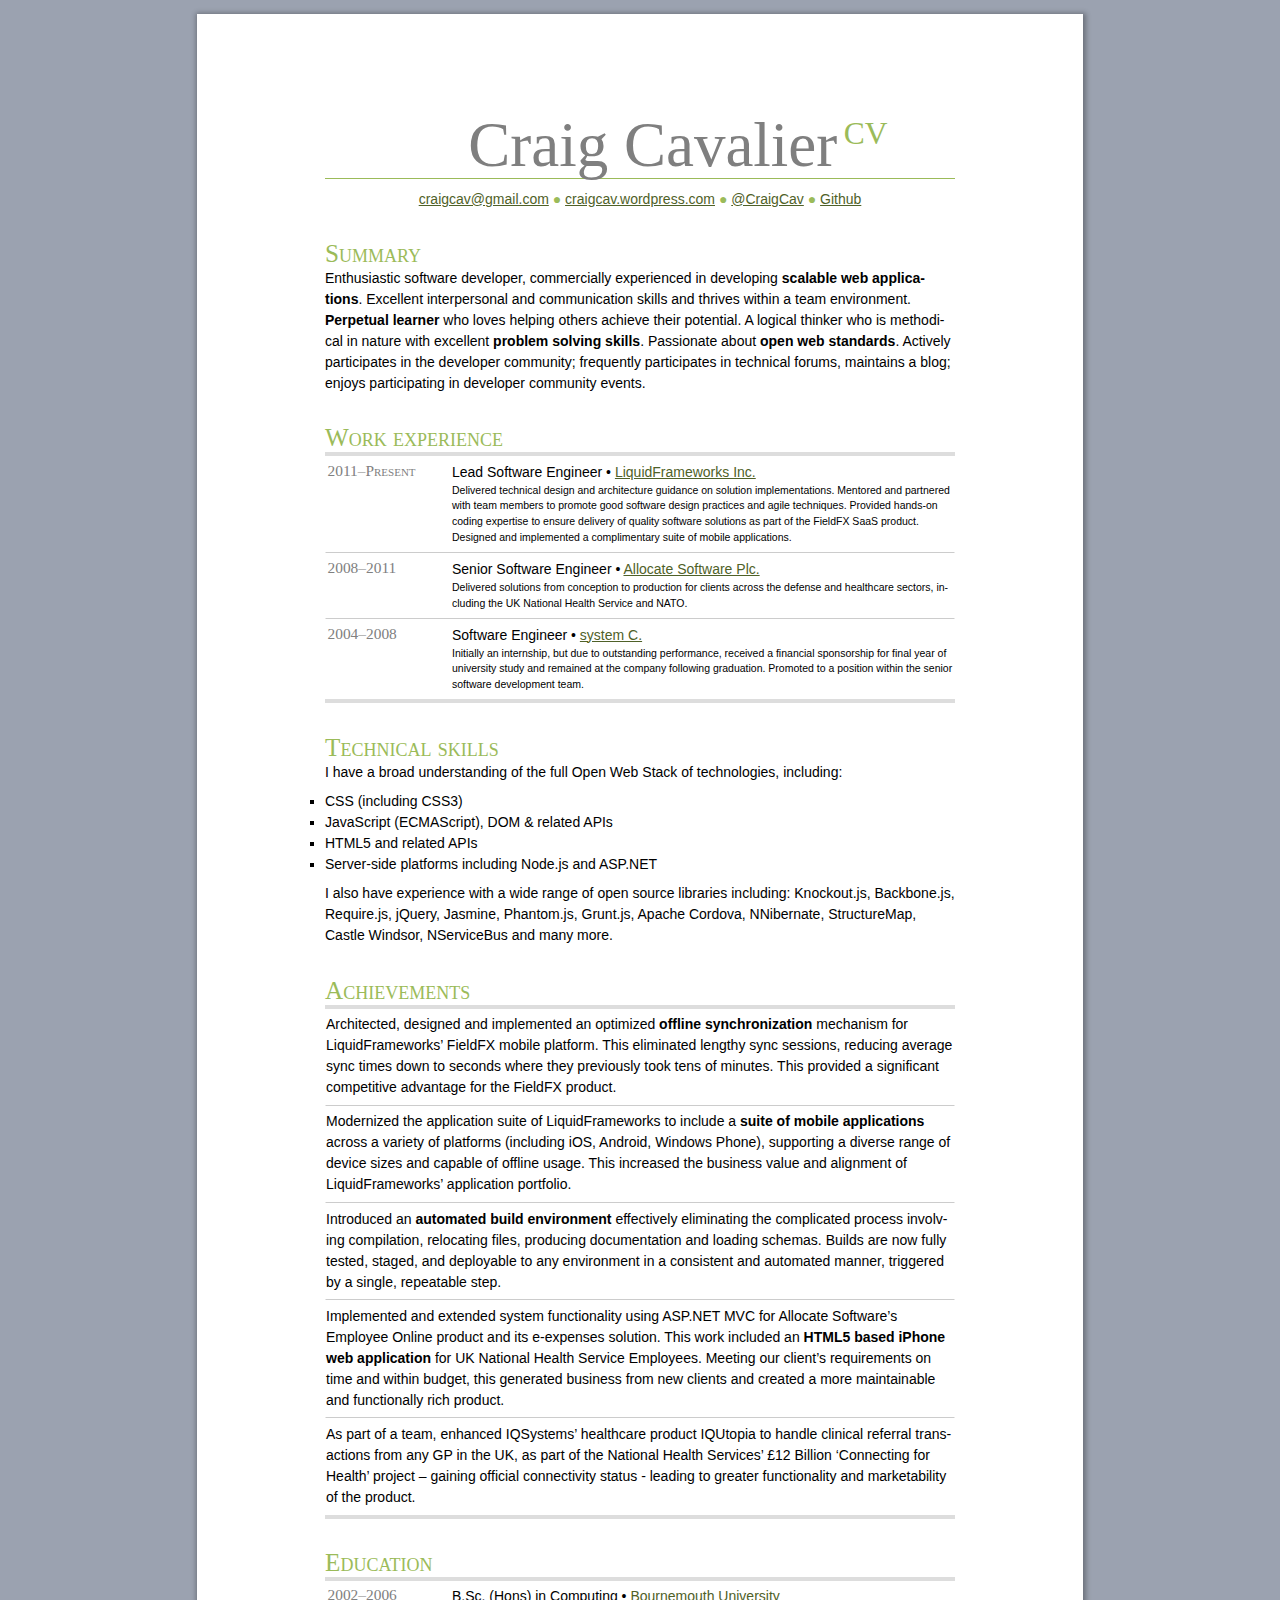
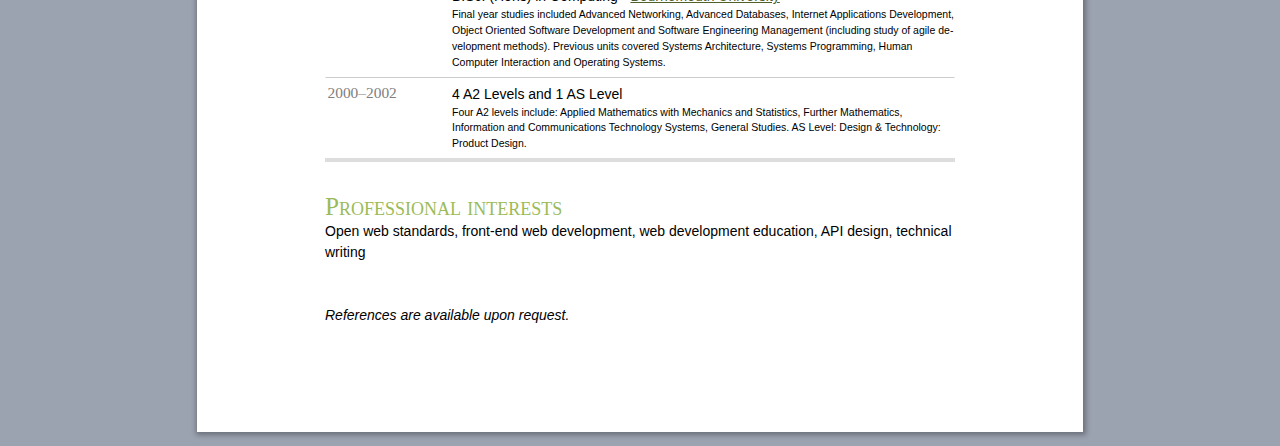
==== content/cv.html @ a796c676 "remove address" ====
<!DOCTYPE html>
<html lang="en">
<head>

<meta charset="utf-8">
<title>Craig Cavalier's résumé</title>
<meta name="viewport" content="width=device-width" />
<style>
/**
 * "Variables"
 */
h1, h2, .date {
	font: small-caps normal 100% Constantia, 'Palatino Linotype', Palatino, Georgia, serif;
}

h1, 
header > h1 > span,
header > ul > li:before {
	color: #9BBB59;
}
 
/**
 * Style
 */

* { margin:0; }

html {
	background: #9BA2B0;
	font-size: 14px;
}

body {
	width: 45em;
	padding: 7em 10%;
	margin: 1em auto;
	background: white;
	box-shadow: 1px 1px 5px 2px rgba(0,0,0,.3);
	font: 100%/1.5 'Segoe UI', Optima, 'Hiragino Kaku Gothic Pro', 'Apple Gothic', Tahoma, 'Helvetica Neue', sans-serif;
	
	-moz-hyphens: auto;
	-ms-hyphens: auto;
	-o-hyphens: auto;
	-webkit-hyphens: auto;
	hyphens: auto;
	
	-moz-transition: .5s font-size;
	-ms-transition: .5s font-size;
	-o-transition: .5s font-size;
	-webkit-transition: .5s font-size;
	transition: .5s font-size;
}

h1 {
	margin-top: 1.2em;
	font-size: 180%;
}

h2 {
	margin-top: 1em;
	font-size: 150%;
}

a {
	color:#4F6128;
}

abbr[title] {
	border-bottom: 1px dotted #4F6128;
	cursor: help;
}

p {
	margin: .6em 0;
}

h1 + p {
	margin-top: 0;
}

ul {
	padding: 0;
	list-style: square;
}

header {
	text-align: center;
}

	header > h1 {
		color: #7F7F7F;
		border-bottom: 1px solid #9BBB59;
		margin: 0 0 .15em;
		text-indent: 1.2em;
		font-size: 450%;
		line-height: 1.05;
		font-variant: normal;
	}
	
		header > h1 > span {
			display: inline-block;
			margin-left: -2.7em;
			vertical-align: super;
			font-size: 50%;
		}
		
	header > ul {
		display: block;
		margin-bottom: .5em;
	}
	
		header > ul > li {
			display: inline;
			list-style: none;
		}
		
		header > ul > li:before {
			content: '● ';
		}
		
		header > ul > li:first-child:before {
			content: none;
		}
	
	address {
		font-style: normal;
	}
	
ol.timeline {
	padding: 0;
	border: 0 solid #ddd;
	border-width: 4px 0;
}

	ol.timeline > li {
		list-style: none;
		padding: .4em 0;
		border: 1px solid white; /* Chrome printing bug */
		border-top-color: #ccc;
	}
	
	ol.timeline > li:first-child {
		border-top: 0;
	}
	
		ol.timeline > li > p {
			margin: 0;
		}
		
		ol.timeline > li > .date {
			float: left;
			margin-left: .1em;
			max-width: 8rem;
			color: gray;
			font-size: 110%;
		}
	
		ol.timeline > li > .date ~ p {
			margin-left: 9rem;
		}
		
.note {
	margin-top: .4em;
	font-size: 75%;
}

	.note a:not(:hover):not(:active) {
		color: inherit;
	}

footer {
	margin-top: 3em;
	font-style: italic;
}

.amp {
	font-style: italic;
}

@media (max-width:950px) {
	html { font-size: 12px; }
}

@media (max-width:700px) {
	html { font-size: 11px; }
}

@media (max-width:600px) {
	body { width: auto; margin: 1em; }
}

@media print {
	body {
		box-shadow: none;	 
	}
	
	header > h1 {
		color: black;
	}
}
</style>

</head>
<body>

<header>
	<h1>Craig Cavalier <span>CV</span></h1>
	<ul>
		<li><a href="mailto:craigcav@gmail.com">craigcav@gmail.com</a></li>
		<li><a href="http://craigcav.wordpress.com">craigcav.wordpress.com</a></li>
		<li><a href="http://twitter.com/craigcav">@CraigCav</a></li>
		<li><a href="https://github.com/craigcav">Github</a></li>
	</ul>
</header>

<section id="summary">
	<h1>Summary</h1>
	<p>Enthusiastic software developer, commercially experienced in developing <strong>scalable web applications</strong>. Excellent interpersonal and communication skills and thrives within a team environment. <strong>Perpetual learner</strong> who loves helping others achieve their potential. A logical thinker who is methodical in nature with excellent <strong>problem solving skills</strong>. Passionate about <strong>open web standards</strong>. Actively participates in the developer community; frequently participates in technical forums, maintains a blog; enjoys participating in developer community events.
	</p>
</section>

<section id="work-experience">
	<h1>Work experience</h1>
	<ol class="timeline">
		<li>
			<p class="date">2011–Present</p>
			<p>Lead Software Engineer  • <a href="http://www.liquidframeworks.com">LiquidFrameworks Inc.</a></p>
			<p class="note">Delivered technical design and architecture guidance on solution implementations. Mentored and partnered with team members to promote good software design practices and agile techniques. Provided hands-on coding expertise to ensure delivery of quality software solutions as part of the FieldFX SaaS product. Designed and implemented a complimentary suite of mobile applications. </p>
		</li>
		
		<li>
			<p class="date">2008–2011</p>
			<p>Senior Software Engineer  • <a href="http://www.allocatesoftware.com/">Allocate Software Plc.</a></p>
			<p class="note">Delivered solutions from conception to production for clients across the defense and healthcare sectors, including the UK National Health Service and NATO.</p>
		</li>
		
		<li>
			<p class="date">2004–2008</p>
			<p>Software Engineer  • <a href="http://www.systemc.com/">system C.</a></p>
			<p class="note">Initially an internship, but due to outstanding performance, received a financial sponsorship for final year of university study and remained at the company following graduation. Promoted to a position within the senior software development team.</p>
		</li>
	</ol>
</section>

<section id="technical-skills">
	<h1>Technical skills</h1>
	<p>I have a broad understanding of the full Open Web Stack of technologies, including:</p>
	<ul>
		<li>CSS (including CSS3)</li>
		<li>JavaScript (ECMAScript), DOM &amp; related APIs</li>
		<li>HTML5 and related APIs</li>
		<li>Server-side platforms including Node.js and ASP.NET</li>
	</ul>
	<p>I also have experience with a wide range of open source libraries including: Knockout.js, Backbone.js, Require.js, jQuery, Jasmine, Phantom.js, Grunt.js, Apache Cordova, NNibernate, StructureMap, Castle Windsor, NServiceBus and many more.</p>
</section>

<section id="demos">
	<h1>Achievements</h1>
	<ol class="timeline">
		<li>
			<p>Architected, designed and implemented an optimized <strong>offline synchronization</strong> mechanism for LiquidFrameworks’ FieldFX mobile platform. This eliminated lengthy sync sessions, reducing average sync times down to seconds where they previously took tens of minutes. This provided a significant competitive advantage for the FieldFX product.</a></p>
		</li>
		<li>
			<p>Modernized the application suite of LiquidFrameworks to include a <strong>suite of mobile applications</strong> across a variety of platforms (including iOS, Android, Windows Phone), supporting a diverse range of device sizes and capable of offline usage. This increased the business value and alignment of LiquidFrameworks’ application portfolio.</p>
		</li>
		<li>
			<p>Introduced an <strong>automated build environment</strong> effectively eliminating the complicated process involving compilation, relocating files, producing documentation and loading schemas. Builds are now fully tested, staged, and deployable to any environment in a consistent and automated manner, triggered by a single, repeatable step.</p>
		</li>
		<li>
			<p>Implemented and extended system functionality using ASP.NET MVC for Allocate Software’s Employee Online product and its e-expenses solution. This work included an <strong>HTML5 based iPhone web application</strong> for UK National Health Service Employees. Meeting our client’s requirements on time and within budget, this generated business from new clients and created a more maintainable and functionally rich product.</p>
		</li>
		<li>
			<p>As part of a team, enhanced IQSystems’ healthcare product IQUtopia to handle clinical referral transactions from any GP in the UK, as part of the National Health Services’ £12 Billion ‘Connecting for Health’ project – gaining official connectivity status - leading to greater functionality and marketability of the product.</p>
		</li>
	</ol>
</section>

<section id="education">
	<h1>Education</h1>
	<ol class="timeline">
		<li>
			<p class="date">2002–2006</p>
			<p>B.Sc. (Hons) in Computing • <a href="http://home.bournemouth.ac.uk/">Bournemouth University</a></p>
			<p class="note">Final year studies included Advanced Networking, Advanced Databases, Internet Applications Development, Object Oriented Software Development and Software Engineering Management (including study of agile development methods). Previous units covered Systems Architecture, Systems Programming, Human Computer Interaction and Operating Systems.</p>
		</li>
		<li>
			<p class="date">2000–2002</p>
			<p>4 A2 Levels and 1 AS Level</p>
			<p class="note">Four A2 levels include: Applied Mathematics with Mechanics and Statistics, Further Mathematics, Information and Communications Technology Systems, General Studies. AS Level: Design & Technology: Product Design.</p>
		</li>
	</ol>
</section>

<section id="interests">
	<h1>Professional interests</h1>
	<p>Open web standards, 
	front-end web development, 
	web development education, 
	API design, 
	technical writing</p>	
</section>

<footer>
	<p>References are available upon request.</p>
</footer>

<script>
(function(){
	if(!document.querySelectorAll) return;
	var external = document.querySelectorAll('a[href^="http://"], a[href^="https://"]'), a;
	for(var i=external.length; a=external[--i];) a.setAttribute('target', '_blank');
})();
</script>
</body>
</html>
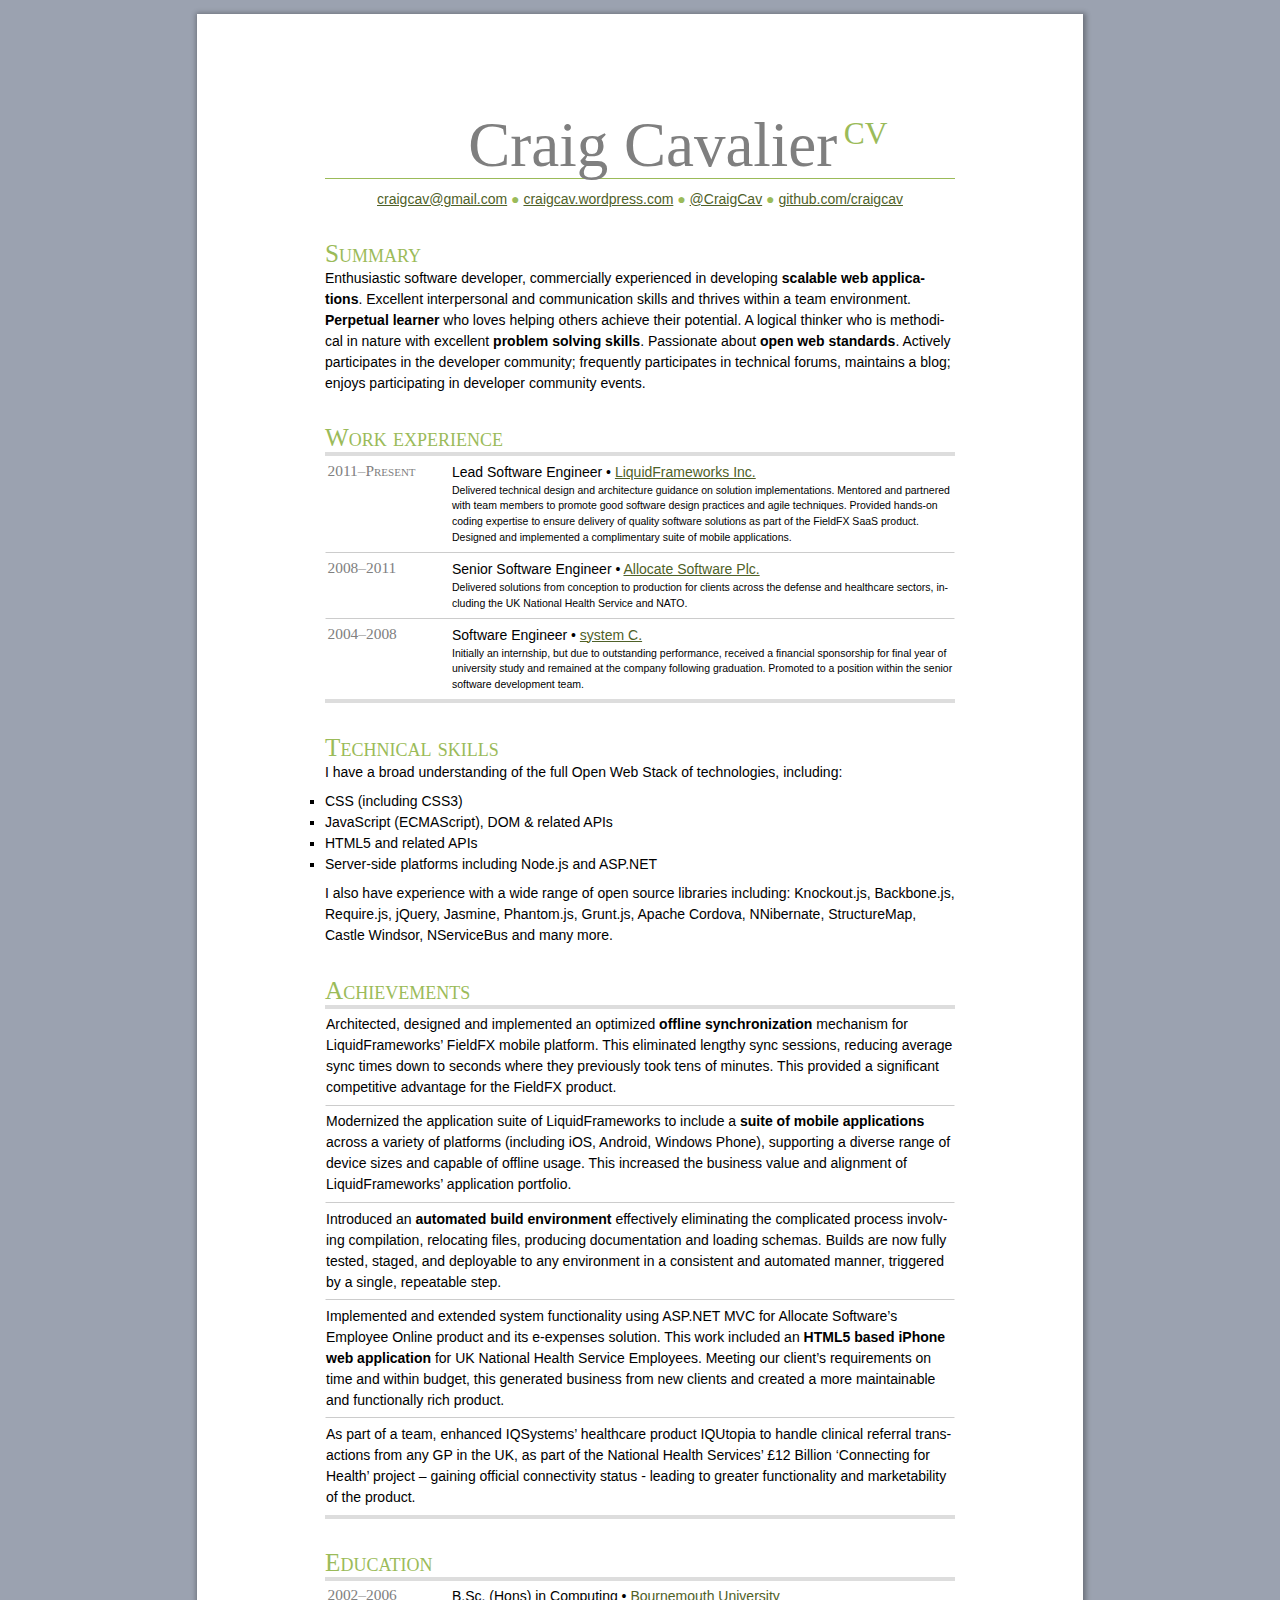
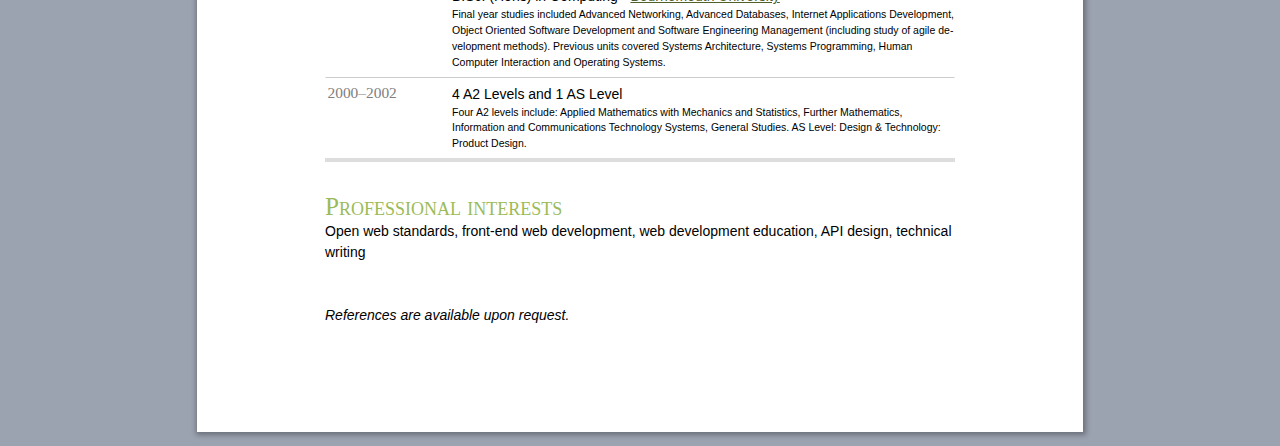
==== commit 62b536a5: "add pdf format cv" ====
--- a/content/cv.html
+++ b/content/cv.html
@@ -210,7 +210,7 @@
 		<li><a href="mailto:craigcav@gmail.com">craigcav@gmail.com</a></li>
 		<li><a href="http://craigcav.wordpress.com">craigcav.wordpress.com</a></li>
 		<li><a href="http://twitter.com/craigcav">@CraigCav</a></li>
-		<li><a href="https://github.com/craigcav">Github</a></li>
+		<li><a href="https://github.com/craigcav">github.com/craigcav</a></li>
 	</ul>
 </header>
 
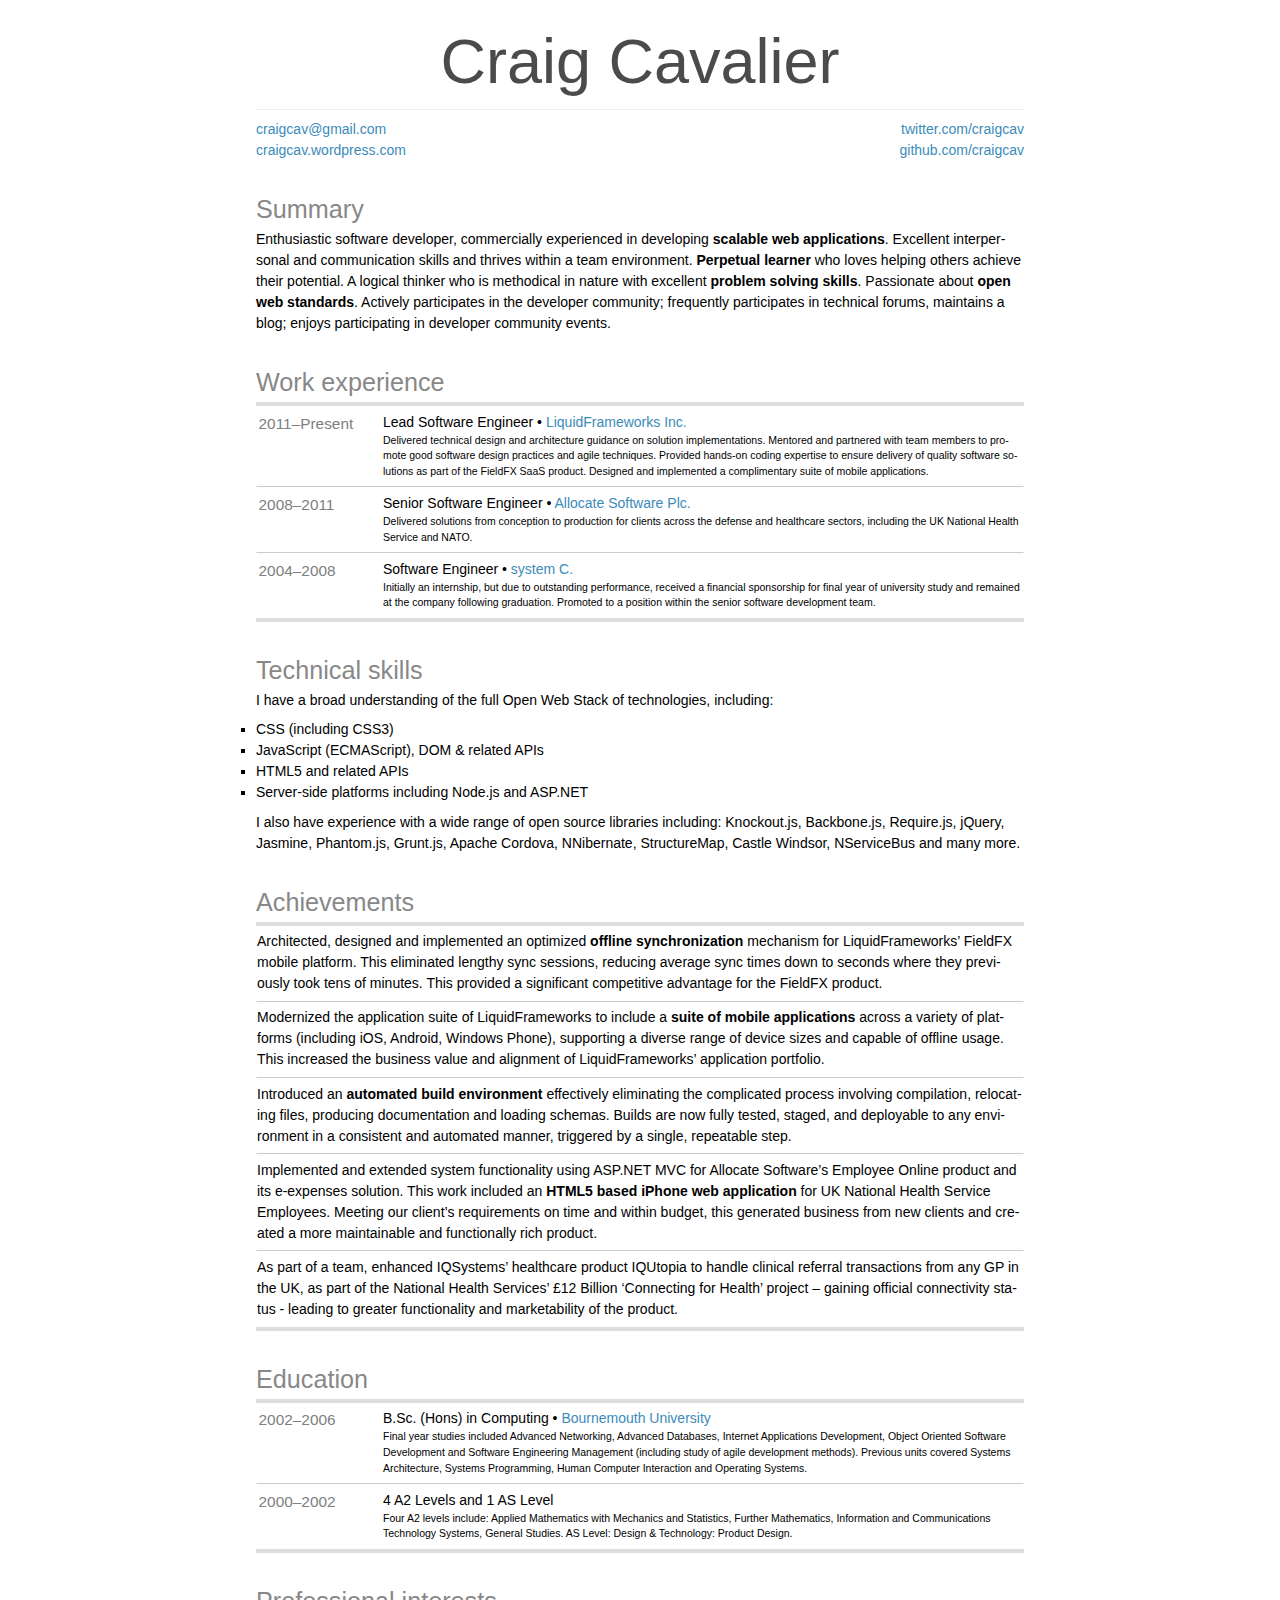
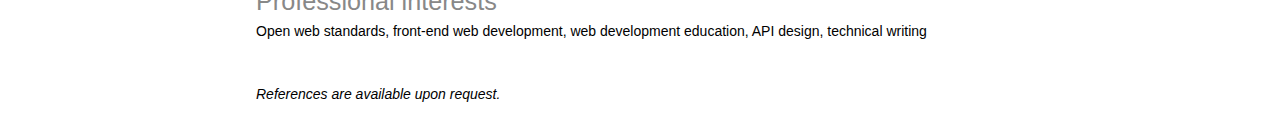
==== commit c1d2b0d2: "update css" ====
--- a/content/cv.html
+++ b/content/cv.html
@@ -11,13 +11,13 @@
  * "Variables"
  */
 h1, h2, .date {
-	font: small-caps normal 100% Constantia, 'Palatino Linotype', Palatino, Georgia, serif;
+	font-weight: normal;
 }
 
 h1, 
 header > h1 > span,
 header > ul > li:before {
-	color: #9BBB59;
+	color: #888;
 }
  
 /**
@@ -27,16 +27,13 @@
 * { margin:0; }
 
 html {
-	background: #9BA2B0;
 	font-size: 14px;
 }
 
 body {
-	width: 45em;
-	padding: 7em 10%;
+	max-width: 768px;
 	margin: 1em auto;
 	background: white;
-	box-shadow: 1px 1px 5px 2px rgba(0,0,0,.3);
 	font: 100%/1.5 'Segoe UI', Optima, 'Hiragino Kaku Gothic Pro', 'Apple Gothic', Tahoma, 'Helvetica Neue', sans-serif;
 	
 	-moz-hyphens: auto;
@@ -63,7 +60,8 @@
 }
 
 a {
-	color:#4F6128;
+	color: #3b8bba;
+	text-decoration: none;
 }
 
 abbr[title] {
@@ -89,38 +87,37 @@
 }
 
 	header > h1 {
-		color: #7F7F7F;
-		border-bottom: 1px solid #9BBB59;
+		color: #4b4b4b;
+		border-bottom: 1px solid #eee;
 		margin: 0 0 .15em;
-		text-indent: 1.2em;
 		font-size: 450%;
-		line-height: 1.05;
 		font-variant: normal;
 	}
 	
-		header > h1 > span {
-			display: inline-block;
-			margin-left: -2.7em;
-			vertical-align: super;
-			font-size: 50%;
-		}
-		
 	header > ul {
 		display: block;
 		margin-bottom: .5em;
+		column-count: 2;
+		text-align: left;
+	}
+
+	header > ul {
+		display: block;
+		margin-bottom: .5em;
+		column-count: 2;
+		text-align: left;
 	}
 	
 		header > ul > li {
-			display: inline;
 			list-style: none;
 		}
-		
-		header > ul > li:before {
-			content: '● ';
-		}
-		
-		header > ul > li:first-child:before {
-			content: none;
+
+		header > ul > li {
+			text-align: left;
+		}
+
+		header > ul > li:nth-last-of-type(-n+2) {
+			text-align: right;
 		}
 	
 	address {
@@ -189,27 +186,17 @@
 @media (max-width:600px) {
 	body { width: auto; margin: 1em; }
 }
-
-@media print {
-	body {
-		box-shadow: none;	 
-	}
-	
-	header > h1 {
-		color: black;
-	}
-}
 </style>
 
 </head>
 <body>
 
 <header>
-	<h1>Craig Cavalier <span>CV</span></h1>
+	<h1>Craig Cavalier</h1>
 	<ul>
 		<li><a href="mailto:craigcav@gmail.com">craigcav@gmail.com</a></li>
 		<li><a href="http://craigcav.wordpress.com">craigcav.wordpress.com</a></li>
-		<li><a href="http://twitter.com/craigcav">@CraigCav</a></li>
+		<li><a href="http://twitter.com/craigcav">twitter.com/craigcav</a></li>
 		<li><a href="https://github.com/craigcav">github.com/craigcav</a></li>
 	</ul>
 </header>
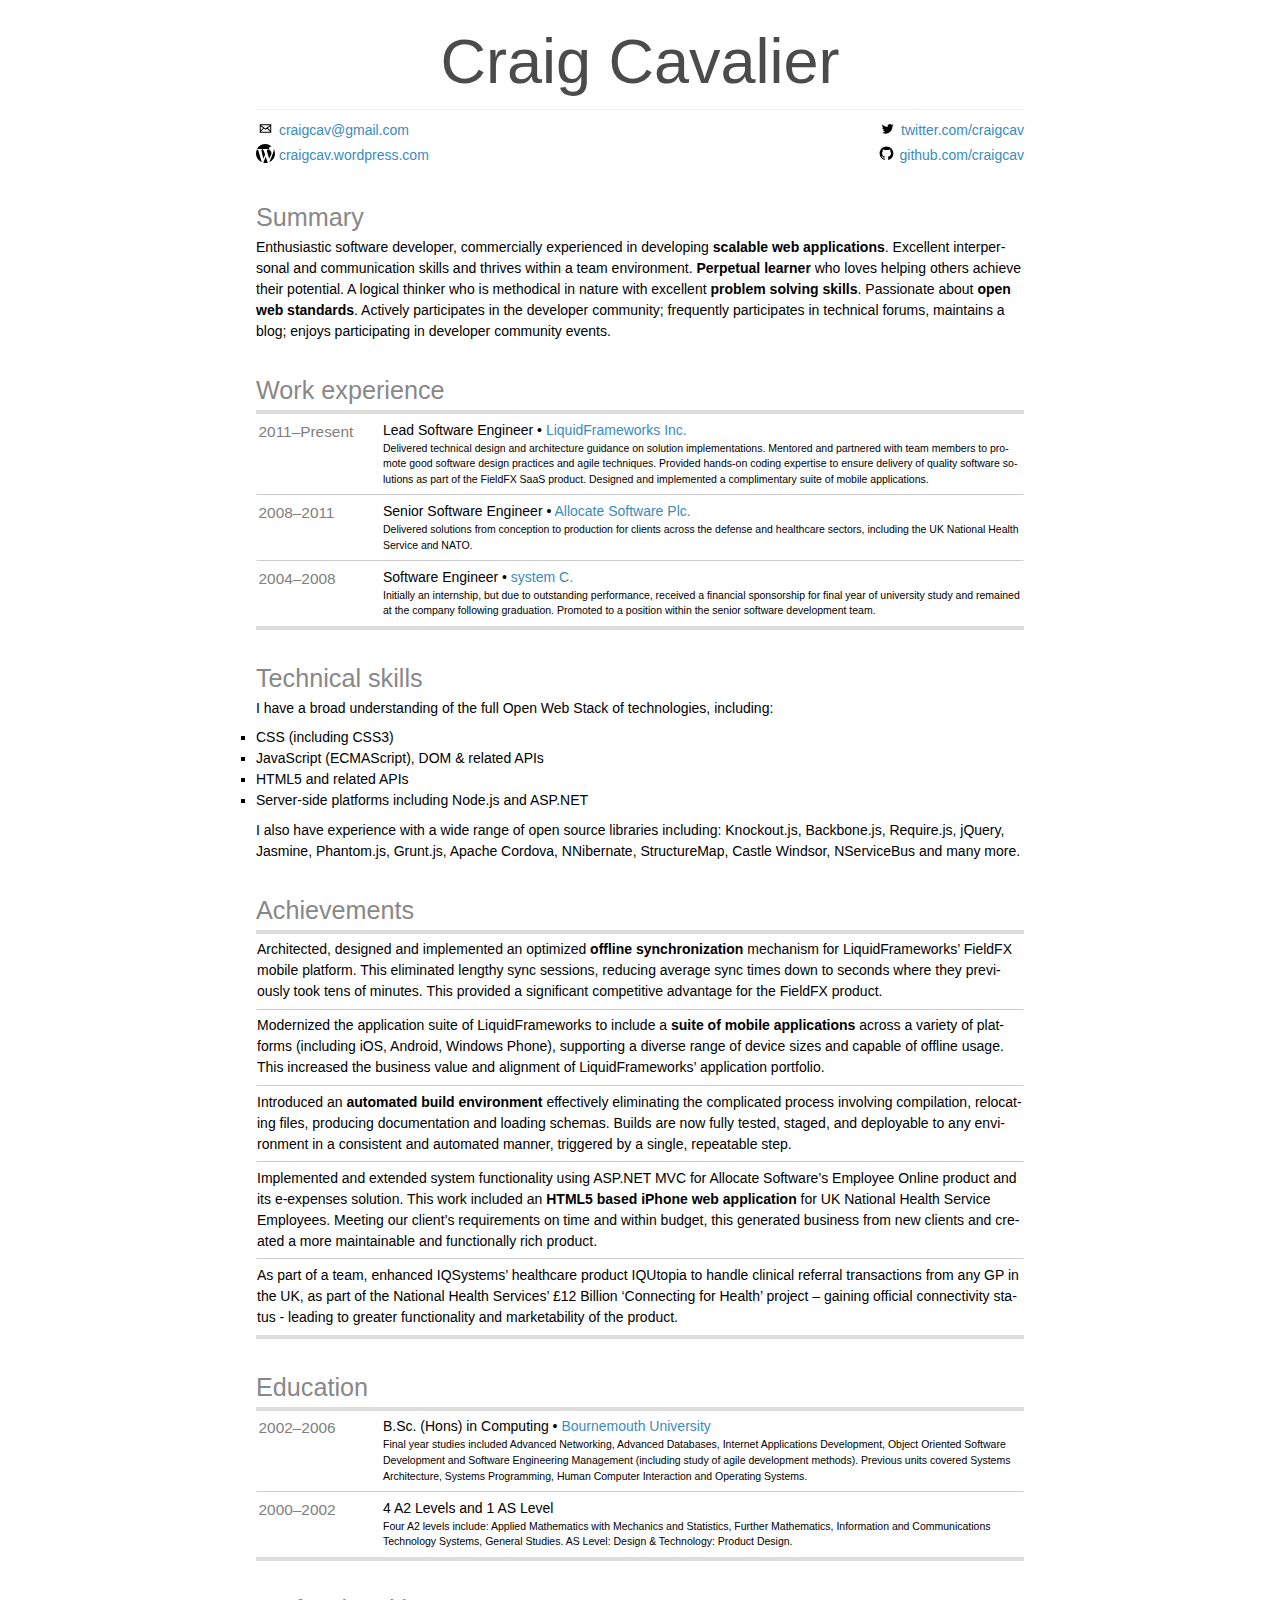
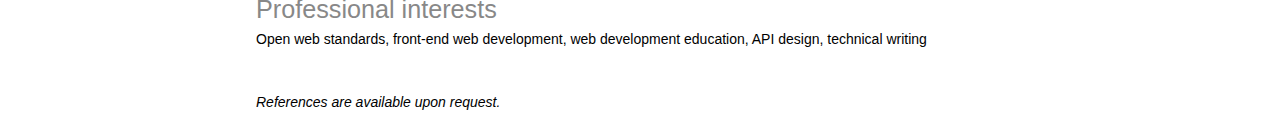
==== commit bd5e0028: "add social media icons (svg)" ====
--- a/content/cv.html
+++ b/content/cv.html
@@ -175,6 +175,11 @@
 	font-style: italic;
 }
 
+.icon {
+	display: inline-block;
+	vertical-align: middle;
+}
+
 @media (max-width:950px) {
 	html { font-size: 12px; }
 }
@@ -194,10 +199,38 @@
 <header>
 	<h1>Craig Cavalier</h1>
 	<ul>
-		<li><a href="mailto:craigcav@gmail.com">craigcav@gmail.com</a></li>
-		<li><a href="http://craigcav.wordpress.com">craigcav.wordpress.com</a></li>
-		<li><a href="http://twitter.com/craigcav">twitter.com/craigcav</a></li>
-		<li><a href="https://github.com/craigcav">github.com/craigcav</a></li>
+		<li>
+			<i class="icon">
+				<svg viewBox="0 0 512 512" height="19px" width="19px">
+					<path d="M101.3 141.6v228.9h0.3 308.4 0.8V141.6H101.3zM375.7 167.8l-119.7 91.5 -119.6-91.5H375.7zM127.6 194.1l64.1 49.1 -64.1 64.1V194.1zM127.8 344.2l84.9-84.9 43.2 33.1 43-32.9 84.7 84.7L127.8 344.2 127.8 344.2zM384.4 307.8l-64.4-64.4 64.4-49.3V307.8z"></path>
+				</svg>
+			</i>
+			<a href="mailto:craigcav@gmail.com">craigcav@gmail.com</a>
+		</li>
+		<li>
+			<i class="icon">
+				<svg viewBox="0 0 90.195 90.195" height="19px" width="19px">
+				  <path d="M5.182,23.154C12.688,9.154,27.74,0,45.098,0C56.334,0,66.6,4.788,74.484,11.546   c-2.253-0.436-4.713,0.054-7.189,1.471c-5.801,3.326-7.696,12.74-0.176,17.468c4.696,2.935,6.367,10.283,6.209,14.771   c-0.154,4.495-10.916,25.139-10.916,25.139L51.934,34.414c0,0-0.361-2.524-0.361-3.252c0-0.918,0.303-2.042,0.869-2.684   c0.391-0.427,0.986-1.324,1.69-1.324h4.966v-4h-27v4h0.837c0.884,0,1.749,1.189,2.583,2.043c0.986,1.018,2.227,4.848,3.73,8.821   l3.926,12.933l-8.461,19.552L25.43,31.426c0,0,0.274-2.678,0.835-3.133c0.366-0.313,0.928-1.139,1.578-1.139h0.255v-4H5.182z    M10.475,29.945c0,0-2.184-2.791-4.502-2.791H3.621c-2.269,5-3.523,11.715-3.523,17.87c0,18.514,11.354,34.393,27.529,41.159   L10.475,29.945z M83.822,22.798c0.855,4.057,0.678,8.979-0.99,14.393c-4.351,14.086-15.121,39.428-19.291,49.081   c15.652-6.988,26.557-22.591,26.557-40.729C90.098,37.235,87.804,29.46,83.822,22.798z M46.007,60.835L34.501,88.938   c3.398,0.814,6.944,1.258,10.596,1.258c3.781,0,7.449-0.469,10.957-1.34L46.007,60.835z"></path>
+				</svg>
+			</i>
+			<a href="http://craigcav.wordpress.com">craigcav.wordpress.com</a>
+		</li>
+		<li>
+			<i class="icon">
+				<svg viewBox="0 0 512 512" height="19px" width="19px">
+					<path d="M419.6 168.6c-11.7 5.2-24.2 8.7-37.4 10.2 13.4-8.1 23.8-20.8 28.6-36 -12.6 7.5-26.5 12.9-41.3 15.8 -11.9-12.6-28.8-20.6-47.5-20.6 -42 0-72.9 39.2-63.4 79.9 -54.1-2.7-102.1-28.6-134.2-68 -17 29.2-8.8 67.5 20.1 86.9 -10.7-0.3-20.7-3.3-29.5-8.1 -0.7 30.2 20.9 58.4 52.2 64.6 -9.2 2.5-19.2 3.1-29.4 1.1 8.3 25.9 32.3 44.7 60.8 45.2 -27.4 21.4-61.8 31-96.4 27 28.8 18.5 63 29.2 99.8 29.2 120.8 0 189.1-102.1 185-193.6C399.9 193.1 410.9 181.7 419.6 168.6z"></path>
+				</svg>
+			</i>
+			<a href="http://twitter.com/craigcav">twitter.com/craigcav</a>
+		</li>
+		<li>
+			<i class="icon">
+				<svg viewBox="0 0 512 512" height="19px" width="19px">
+					<path d="M256 70.7c-102.6 0-185.9 83.2-185.9 185.9 0 82.1 53.3 151.8 127.1 176.4 9.3 1.7 12.3-4 12.3-8.9V389.4c-51.7 11.3-62.5-21.9-62.5-21.9 -8.4-21.5-20.6-27.2-20.6-27.2 -16.9-11.5 1.3-11.3 1.3-11.3 18.7 1.3 28.5 19.2 28.5 19.2 16.6 28.4 43.5 20.2 54.1 15.4 1.7-12 6.5-20.2 11.8-24.9 -41.3-4.7-84.7-20.6-84.7-91.9 0-20.3 7.3-36.9 19.2-49.9 -1.9-4.7-8.3-23.6 1.8-49.2 0 0 15.6-5 51.1 19.1 14.8-4.1 30.7-6.2 46.5-6.3 15.8 0.1 31.7 2.1 46.6 6.3 35.5-24 51.1-19.1 51.1-19.1 10.1 25.6 3.8 44.5 1.8 49.2 11.9 13 19.1 29.6 19.1 49.9 0 71.4-43.5 87.1-84.9 91.7 6.7 5.8 12.8 17.1 12.8 34.4 0 24.9 0 44.9 0 51 0 4.9 3 10.7 12.4 8.9 73.8-24.6 127-94.3 127-176.4C441.9 153.9 358.6 70.7 256 70.7z"></path>
+				</svg>
+			</i>
+			<a href="https://github.com/craigcav">github.com/craigcav</a>
+		</li>
 	</ul>
 </header>
 
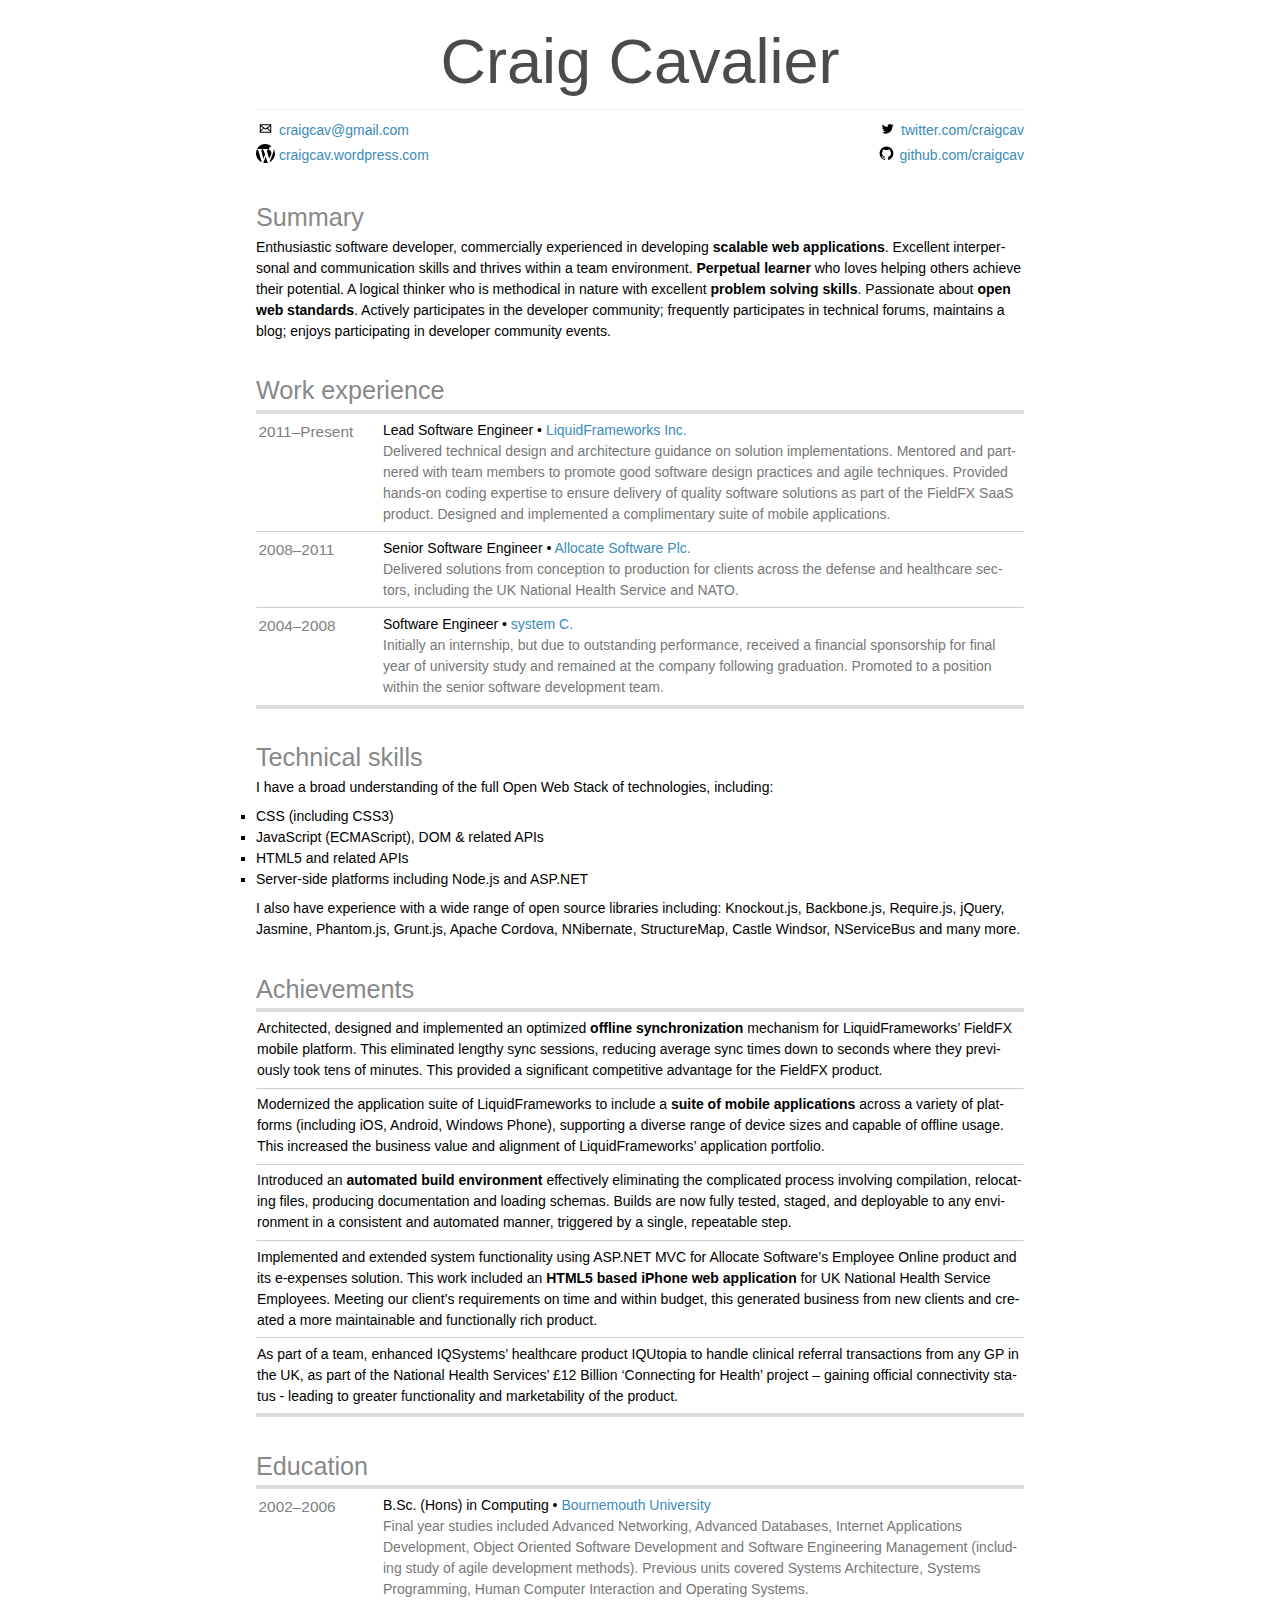
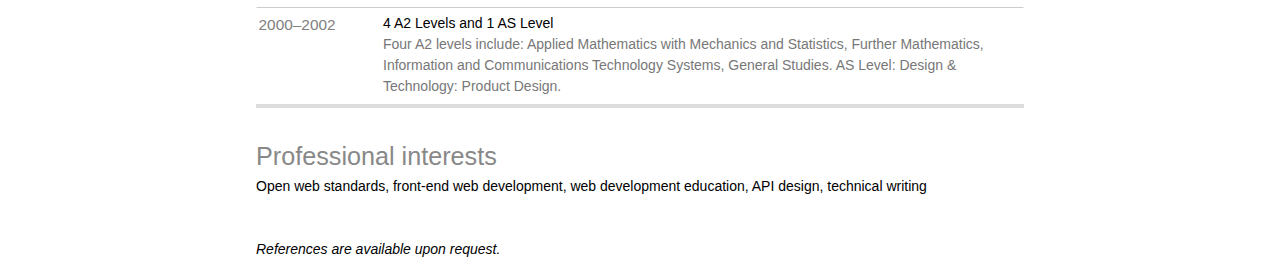
==== commit 422e3488: "use color to deemphasize rather than font size" ====
--- a/content/cv.html
+++ b/content/cv.html
@@ -159,7 +159,7 @@
 		
 .note {
 	margin-top: .4em;
-	font-size: 75%;
+	color: #777;
 }
 
 	.note a:not(:hover):not(:active) {
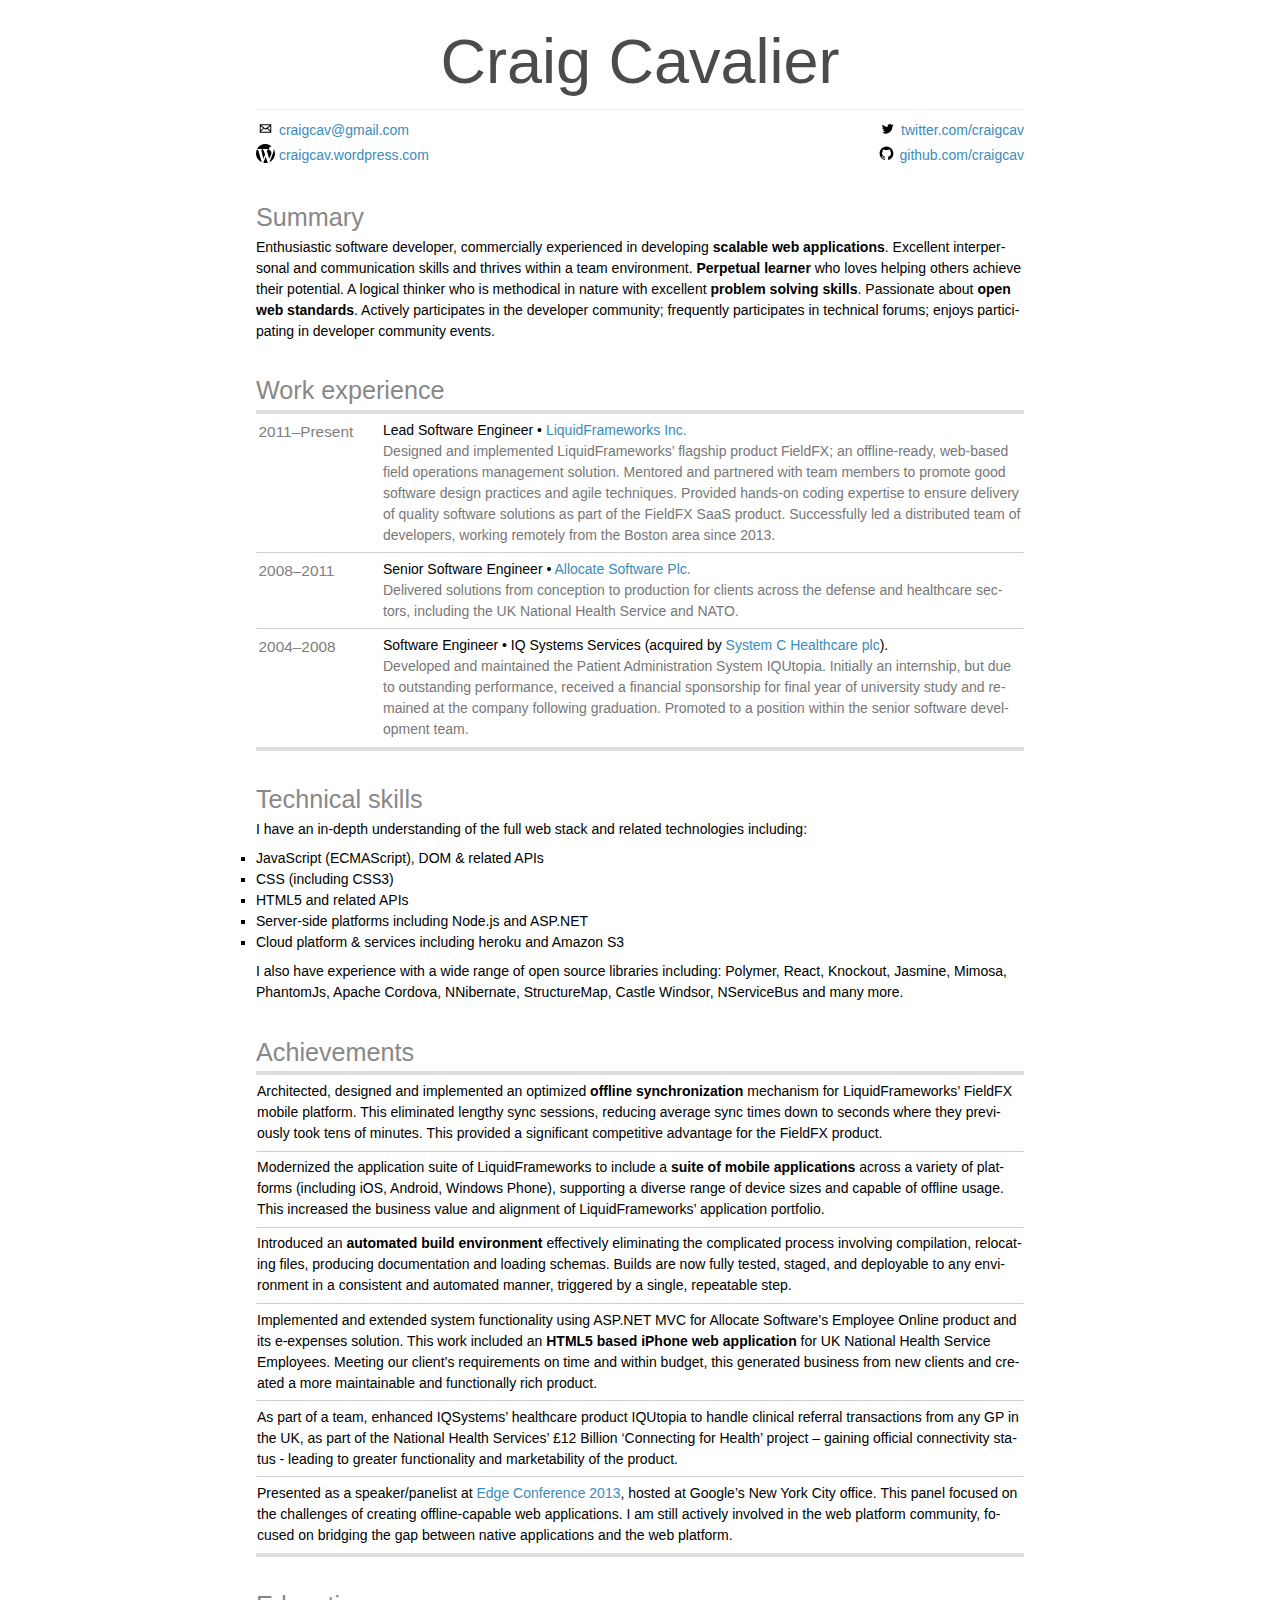
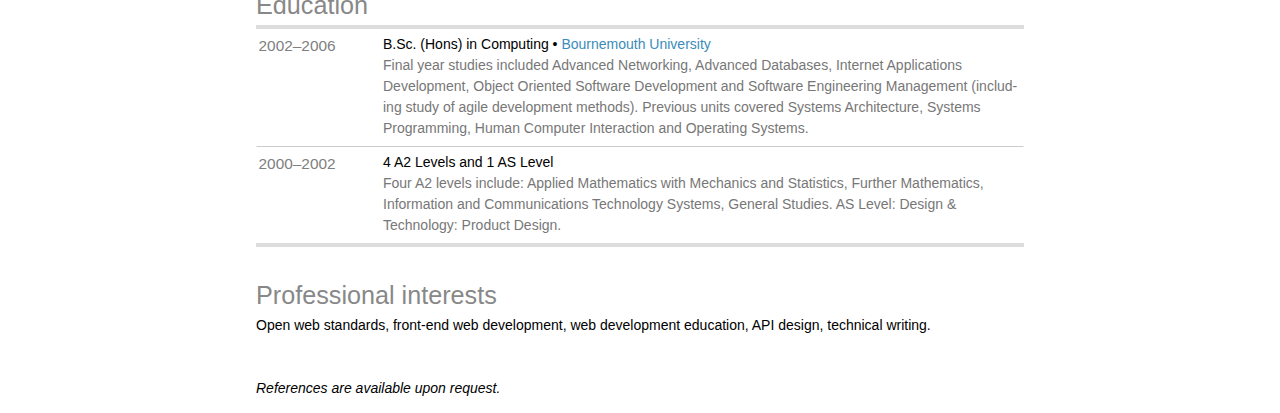
==== commit 2cd007e4: "update content" ====
--- a/content/cv.html
+++ b/content/cv.html
@@ -191,6 +191,10 @@
 @media (max-width:600px) {
 	body { width: auto; margin: 1em; }
 }
+
+@media print {
+	header > ul  { display: none; }
+}
 </style>
 
 </head>
@@ -205,7 +209,7 @@
 					<path d="M101.3 141.6v228.9h0.3 308.4 0.8V141.6H101.3zM375.7 167.8l-119.7 91.5 -119.6-91.5H375.7zM127.6 194.1l64.1 49.1 -64.1 64.1V194.1zM127.8 344.2l84.9-84.9 43.2 33.1 43-32.9 84.7 84.7L127.8 344.2 127.8 344.2zM384.4 307.8l-64.4-64.4 64.4-49.3V307.8z"></path>
 				</svg>
 			</i>
-			<a href="mailto:craigcav@gmail.com">craigcav@gmail.com</a>
+			<a href="mailto:craigcav@gmail.com" target="_blank">craigcav@gmail.com</a>
 		</li>
 		<li>
 			<i class="icon">
@@ -213,7 +217,7 @@
 				  <path d="M5.182,23.154C12.688,9.154,27.74,0,45.098,0C56.334,0,66.6,4.788,74.484,11.546   c-2.253-0.436-4.713,0.054-7.189,1.471c-5.801,3.326-7.696,12.74-0.176,17.468c4.696,2.935,6.367,10.283,6.209,14.771   c-0.154,4.495-10.916,25.139-10.916,25.139L51.934,34.414c0,0-0.361-2.524-0.361-3.252c0-0.918,0.303-2.042,0.869-2.684   c0.391-0.427,0.986-1.324,1.69-1.324h4.966v-4h-27v4h0.837c0.884,0,1.749,1.189,2.583,2.043c0.986,1.018,2.227,4.848,3.73,8.821   l3.926,12.933l-8.461,19.552L25.43,31.426c0,0,0.274-2.678,0.835-3.133c0.366-0.313,0.928-1.139,1.578-1.139h0.255v-4H5.182z    M10.475,29.945c0,0-2.184-2.791-4.502-2.791H3.621c-2.269,5-3.523,11.715-3.523,17.87c0,18.514,11.354,34.393,27.529,41.159   L10.475,29.945z M83.822,22.798c0.855,4.057,0.678,8.979-0.99,14.393c-4.351,14.086-15.121,39.428-19.291,49.081   c15.652-6.988,26.557-22.591,26.557-40.729C90.098,37.235,87.804,29.46,83.822,22.798z M46.007,60.835L34.501,88.938   c3.398,0.814,6.944,1.258,10.596,1.258c3.781,0,7.449-0.469,10.957-1.34L46.007,60.835z"></path>
 				</svg>
 			</i>
-			<a href="http://craigcav.wordpress.com">craigcav.wordpress.com</a>
+			<a href="http://craigcav.wordpress.com" target="_blank">craigcav.wordpress.com</a>
 		</li>
 		<li>
 			<i class="icon">
@@ -221,7 +225,7 @@
 					<path d="M419.6 168.6c-11.7 5.2-24.2 8.7-37.4 10.2 13.4-8.1 23.8-20.8 28.6-36 -12.6 7.5-26.5 12.9-41.3 15.8 -11.9-12.6-28.8-20.6-47.5-20.6 -42 0-72.9 39.2-63.4 79.9 -54.1-2.7-102.1-28.6-134.2-68 -17 29.2-8.8 67.5 20.1 86.9 -10.7-0.3-20.7-3.3-29.5-8.1 -0.7 30.2 20.9 58.4 52.2 64.6 -9.2 2.5-19.2 3.1-29.4 1.1 8.3 25.9 32.3 44.7 60.8 45.2 -27.4 21.4-61.8 31-96.4 27 28.8 18.5 63 29.2 99.8 29.2 120.8 0 189.1-102.1 185-193.6C399.9 193.1 410.9 181.7 419.6 168.6z"></path>
 				</svg>
 			</i>
-			<a href="http://twitter.com/craigcav">twitter.com/craigcav</a>
+			<a href="http://twitter.com/craigcav" target="_blank">twitter.com/craigcav</a>
 		</li>
 		<li>
 			<i class="icon">
@@ -229,14 +233,14 @@
 					<path d="M256 70.7c-102.6 0-185.9 83.2-185.9 185.9 0 82.1 53.3 151.8 127.1 176.4 9.3 1.7 12.3-4 12.3-8.9V389.4c-51.7 11.3-62.5-21.9-62.5-21.9 -8.4-21.5-20.6-27.2-20.6-27.2 -16.9-11.5 1.3-11.3 1.3-11.3 18.7 1.3 28.5 19.2 28.5 19.2 16.6 28.4 43.5 20.2 54.1 15.4 1.7-12 6.5-20.2 11.8-24.9 -41.3-4.7-84.7-20.6-84.7-91.9 0-20.3 7.3-36.9 19.2-49.9 -1.9-4.7-8.3-23.6 1.8-49.2 0 0 15.6-5 51.1 19.1 14.8-4.1 30.7-6.2 46.5-6.3 15.8 0.1 31.7 2.1 46.6 6.3 35.5-24 51.1-19.1 51.1-19.1 10.1 25.6 3.8 44.5 1.8 49.2 11.9 13 19.1 29.6 19.1 49.9 0 71.4-43.5 87.1-84.9 91.7 6.7 5.8 12.8 17.1 12.8 34.4 0 24.9 0 44.9 0 51 0 4.9 3 10.7 12.4 8.9 73.8-24.6 127-94.3 127-176.4C441.9 153.9 358.6 70.7 256 70.7z"></path>
 				</svg>
 			</i>
-			<a href="https://github.com/craigcav">github.com/craigcav</a>
+			<a href="https://github.com/craigcav" target="_blank">github.com/craigcav</a>
 		</li>
 	</ul>
 </header>
 
 <section id="summary">
 	<h1>Summary</h1>
-	<p>Enthusiastic software developer, commercially experienced in developing <strong>scalable web applications</strong>. Excellent interpersonal and communication skills and thrives within a team environment. <strong>Perpetual learner</strong> who loves helping others achieve their potential. A logical thinker who is methodical in nature with excellent <strong>problem solving skills</strong>. Passionate about <strong>open web standards</strong>. Actively participates in the developer community; frequently participates in technical forums, maintains a blog; enjoys participating in developer community events.
+	<p>Enthusiastic software developer, commercially experienced in developing <strong>scalable web applications</strong>. Excellent interpersonal and communication skills and thrives within a team environment. <strong>Perpetual learner</strong> who loves helping others achieve their potential. A logical thinker who is methodical in nature with excellent <strong>problem solving skills</strong>. Passionate about <strong>open web standards</strong>. Actively participates in the developer community; frequently participates in technical forums; enjoys participating in developer community events.
 	</p>
 </section>
 
@@ -245,37 +249,38 @@
 	<ol class="timeline">
 		<li>
 			<p class="date">2011–Present</p>
-			<p>Lead Software Engineer  • <a href="http://www.liquidframeworks.com">LiquidFrameworks Inc.</a></p>
-			<p class="note">Delivered technical design and architecture guidance on solution implementations. Mentored and partnered with team members to promote good software design practices and agile techniques. Provided hands-on coding expertise to ensure delivery of quality software solutions as part of the FieldFX SaaS product. Designed and implemented a complimentary suite of mobile applications. </p>
+			<p>Lead Software Engineer  • <a href="http://www.liquidframeworks.com" target="_blank">LiquidFrameworks Inc.</a></p>
+			<p class="note">Designed and implemented LiquidFrameworks’ flagship product FieldFX; an offline-ready, web-based field operations management solution. Mentored and partnered with team members to promote good software design practices and agile techniques. Provided hands-on coding expertise to ensure delivery of quality software solutions as part of the FieldFX SaaS product. Successfully led a distributed team of developers, working remotely from the Boston area since 2013.</p>
 		</li>
 		
 		<li>
 			<p class="date">2008–2011</p>
-			<p>Senior Software Engineer  • <a href="http://www.allocatesoftware.com/">Allocate Software Plc.</a></p>
+			<p>Senior Software Engineer  • <a href="http://www.allocatesoftware.com/" target="_blank">Allocate Software Plc.</a></p>
 			<p class="note">Delivered solutions from conception to production for clients across the defense and healthcare sectors, including the UK National Health Service and NATO.</p>
 		</li>
 		
 		<li>
 			<p class="date">2004–2008</p>
-			<p>Software Engineer  • <a href="http://www.systemc.com/">system C.</a></p>
-			<p class="note">Initially an internship, but due to outstanding performance, received a financial sponsorship for final year of university study and remained at the company following graduation. Promoted to a position within the senior software development team.</p>
+			<p>Software Engineer  • IQ Systems Services (acquired by <a href="http://www.systemc.com/" target="_blank">System C Healthcare plc</a>).</p>
+			<p class="note">Developed and maintained the Patient Administration System IQUtopia. Initially an internship, but due to outstanding performance, received a financial sponsorship for final year of university study and remained at the company following graduation. Promoted to a position within the senior software development team.</p>
 		</li>
 	</ol>
 </section>
 
 <section id="technical-skills">
 	<h1>Technical skills</h1>
-	<p>I have a broad understanding of the full Open Web Stack of technologies, including:</p>
+	<p>I have an in-depth understanding of the full web stack and related technologies including:</p>
 	<ul>
+		<li>JavaScript (ECMAScript), DOM &amp; related APIs</li>
 		<li>CSS (including CSS3)</li>
-		<li>JavaScript (ECMAScript), DOM &amp; related APIs</li>
 		<li>HTML5 and related APIs</li>
 		<li>Server-side platforms including Node.js and ASP.NET</li>
+		<li>Cloud platform &amp; services including heroku and Amazon S3</li>
 	</ul>
-	<p>I also have experience with a wide range of open source libraries including: Knockout.js, Backbone.js, Require.js, jQuery, Jasmine, Phantom.js, Grunt.js, Apache Cordova, NNibernate, StructureMap, Castle Windsor, NServiceBus and many more.</p>
-</section>
-
-<section id="demos">
+	<p>I also have experience with a wide range of open source libraries including: Polymer, React, Knockout, Jasmine, Mimosa, PhantomJs, Apache Cordova, NNibernate, StructureMap, Castle Windsor, NServiceBus and many more.</p>
+</section>
+
+<section id="Achievements">
 	<h1>Achievements</h1>
 	<ol class="timeline">
 		<li>
@@ -292,6 +297,9 @@
 		</li>
 		<li>
 			<p>As part of a team, enhanced IQSystems’ healthcare product IQUtopia to handle clinical referral transactions from any GP in the UK, as part of the National Health Services’ £12 Billion ‘Connecting for Health’ project – gaining official connectivity status - leading to greater functionality and marketability of the product.</p>
+		</li>
+		<li>
+			<p>Presented as a speaker/panelist at <a href="https://edgeconf.com/2013-nyc?v=qwywMlGE0vY" target="_blank">Edge Conference 2013</a>, hosted at Google’s New York City office. This panel focused on the challenges of creating offline-capable web applications. I am still actively involved in the web platform community, focused on bridging the gap between native applications and the web platform.</p>
 		</li>
 	</ol>
 </section>
@@ -301,7 +309,7 @@
 	<ol class="timeline">
 		<li>
 			<p class="date">2002–2006</p>
-			<p>B.Sc. (Hons) in Computing • <a href="http://home.bournemouth.ac.uk/">Bournemouth University</a></p>
+			<p>B.Sc. (Hons) in Computing • <a href="http://home.bournemouth.ac.uk/" target="_blank">Bournemouth University</a></p>
 			<p class="note">Final year studies included Advanced Networking, Advanced Databases, Internet Applications Development, Object Oriented Software Development and Software Engineering Management (including study of agile development methods). Previous units covered Systems Architecture, Systems Programming, Human Computer Interaction and Operating Systems.</p>
 		</li>
 		<li>
@@ -318,19 +326,12 @@
 	front-end web development, 
 	web development education, 
 	API design, 
-	technical writing</p>	
+	technical writing.</p>
 </section>
 
 <footer>
 	<p>References are available upon request.</p>
 </footer>
 
-<script>
-(function(){
-	if(!document.querySelectorAll) return;
-	var external = document.querySelectorAll('a[href^="http://"], a[href^="https://"]'), a;
-	for(var i=external.length; a=external[--i];) a.setAttribute('target', '_blank');
-})();
-</script>
 </body>
 </html>
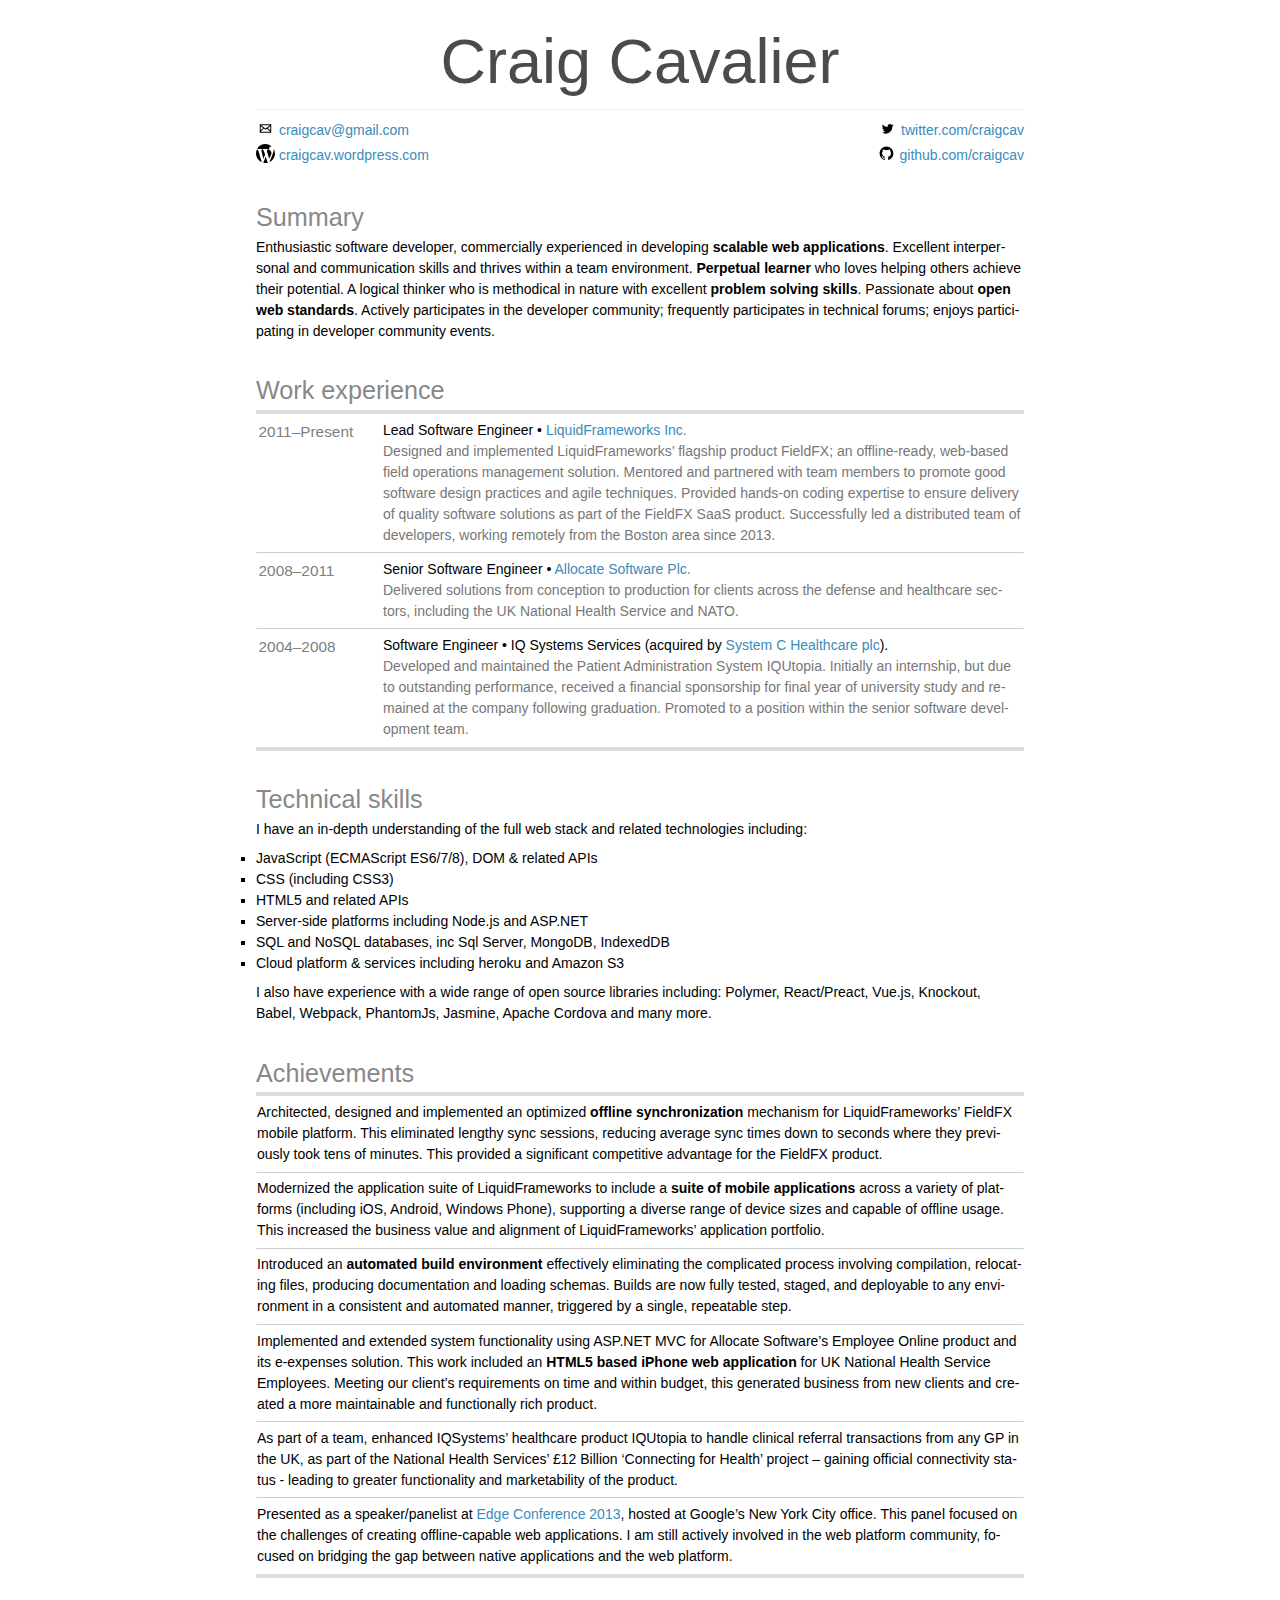
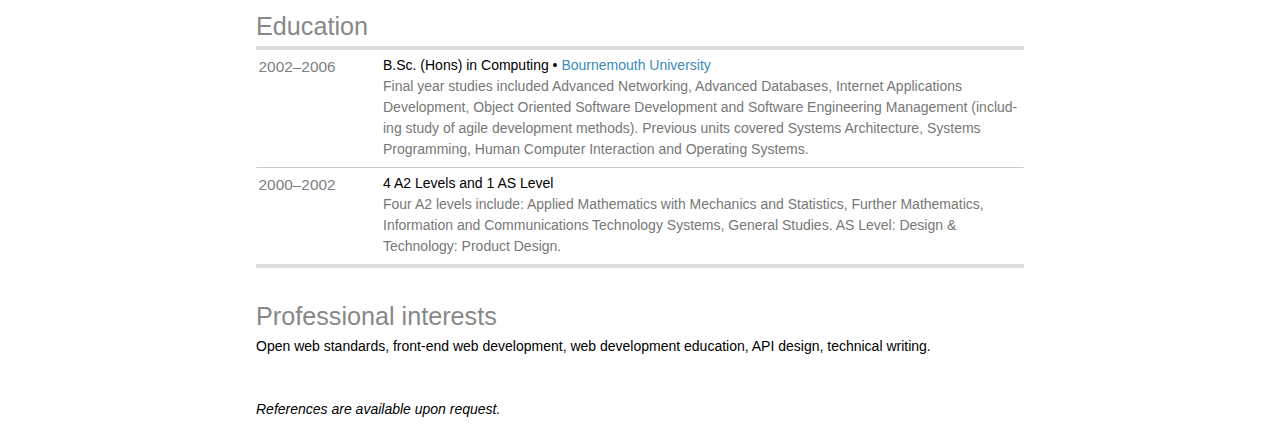
==== commit 279666fa: "update" ====
--- a/content/cv.html
+++ b/content/cv.html
@@ -271,13 +271,14 @@
 	<h1>Technical skills</h1>
 	<p>I have an in-depth understanding of the full web stack and related technologies including:</p>
 	<ul>
-		<li>JavaScript (ECMAScript), DOM &amp; related APIs</li>
+		<li>JavaScript (ECMAScript ES6/7/8), DOM &amp; related APIs</li>
 		<li>CSS (including CSS3)</li>
 		<li>HTML5 and related APIs</li>
 		<li>Server-side platforms including Node.js and ASP.NET</li>
+		<li>SQL and NoSQL databases, inc Sql Server, MongoDB, IndexedDB</li>
 		<li>Cloud platform &amp; services including heroku and Amazon S3</li>
 	</ul>
-	<p>I also have experience with a wide range of open source libraries including: Polymer, React, Knockout, Jasmine, Mimosa, PhantomJs, Apache Cordova, NNibernate, StructureMap, Castle Windsor, NServiceBus and many more.</p>
+	<p>I also have experience with a wide range of open source libraries including: Polymer, React/Preact, Vue.js, Knockout, Babel, Webpack, PhantomJs, Jasmine, Apache Cordova and many more.</p>
 </section>
 
 <section id="Achievements">
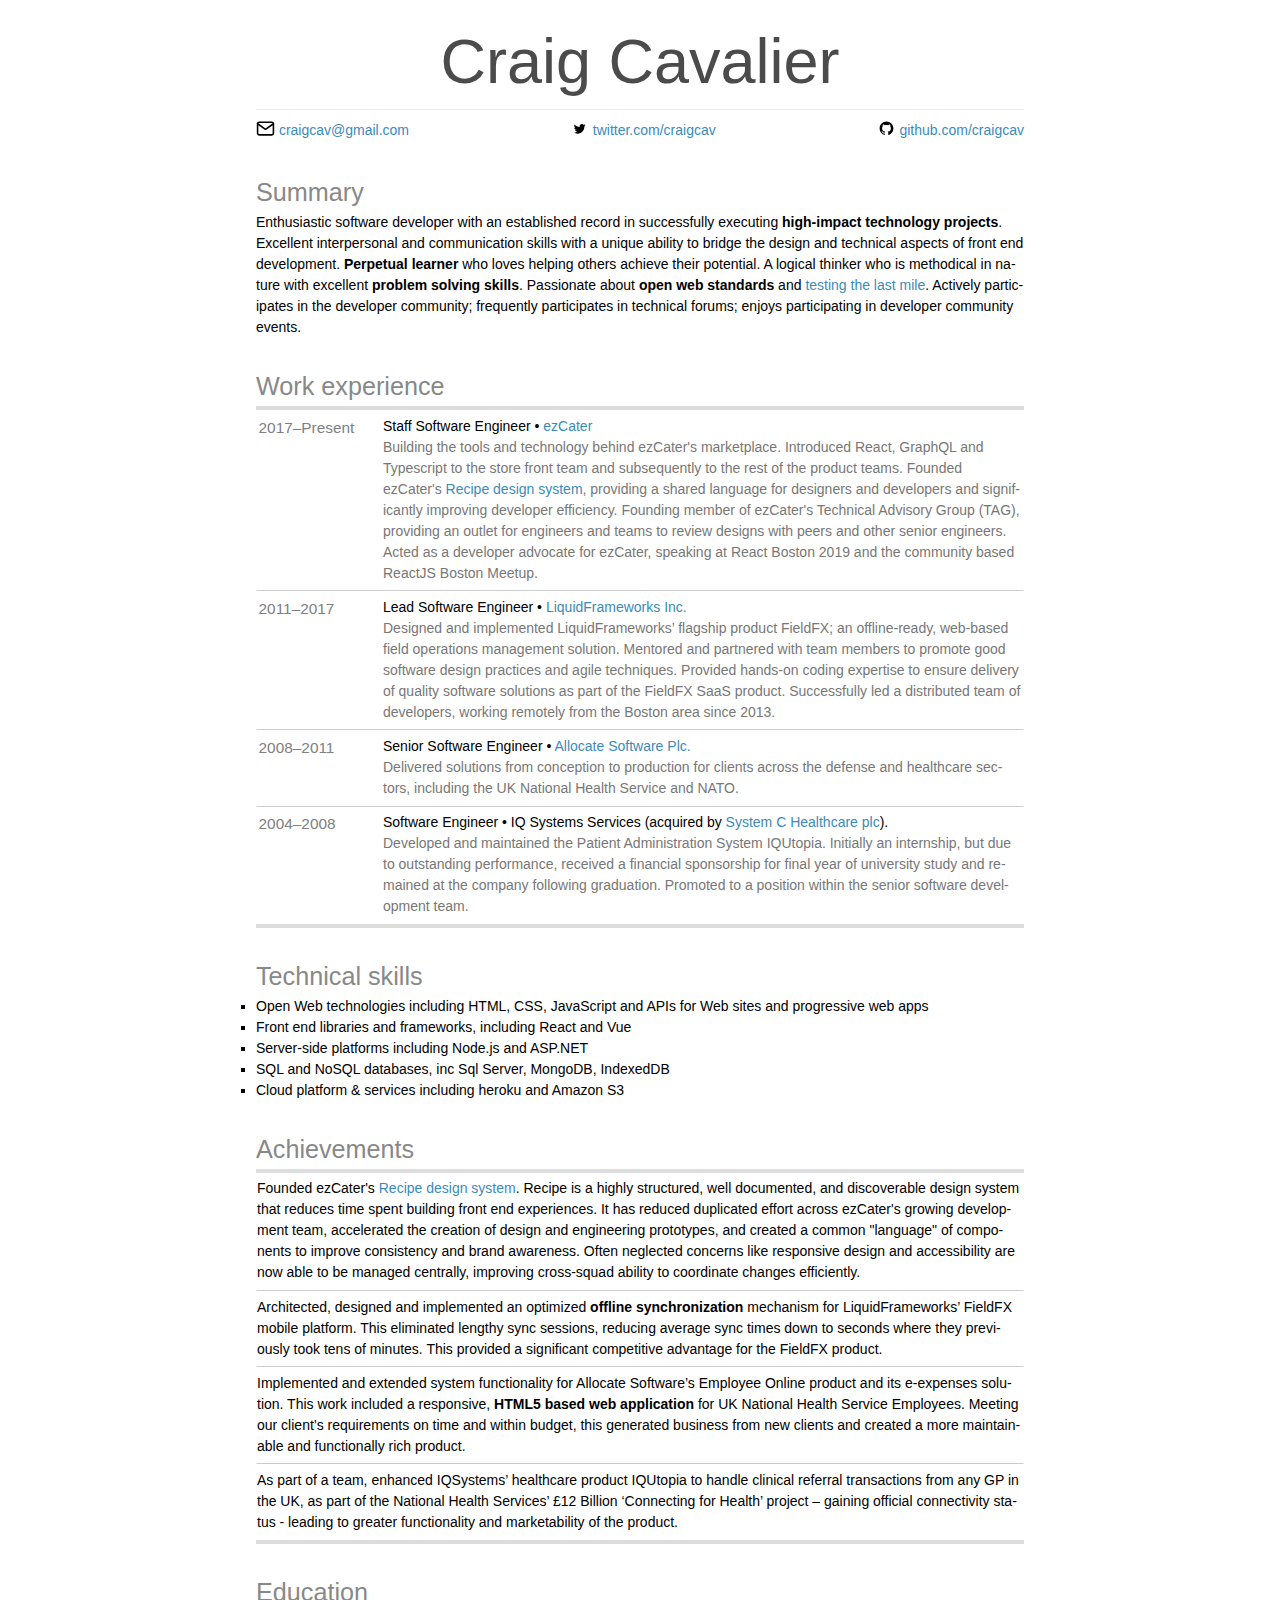
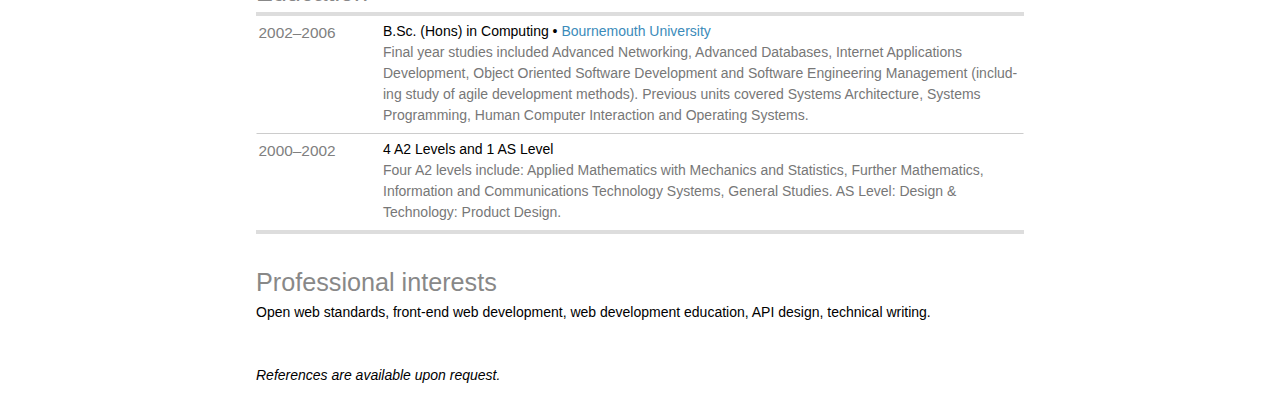
==== commit 00cd63c8: "updates" ====
--- a/content/cv.html
+++ b/content/cv.html
@@ -1,338 +1,273 @@
-
 <!DOCTYPE html>
 <html lang="en">
-<head>
-
-<meta charset="utf-8">
-<title>Craig Cavalier's résumé</title>
-<meta name="viewport" content="width=device-width" />
-<style>
-/**
- * "Variables"
- */
-h1, h2, .date {
-	font-weight: normal;
-}
-
-h1, 
-header > h1 > span,
-header > ul > li:before {
-	color: #888;
-}
- 
-/**
- * Style
- */
-
-* { margin:0; }
-
-html {
-	font-size: 14px;
-}
-
-body {
-	max-width: 768px;
-	margin: 1em auto;
-	background: white;
-	font: 100%/1.5 'Segoe UI', Optima, 'Hiragino Kaku Gothic Pro', 'Apple Gothic', Tahoma, 'Helvetica Neue', sans-serif;
-	
-	-moz-hyphens: auto;
-	-ms-hyphens: auto;
-	-o-hyphens: auto;
-	-webkit-hyphens: auto;
-	hyphens: auto;
-	
-	-moz-transition: .5s font-size;
-	-ms-transition: .5s font-size;
-	-o-transition: .5s font-size;
-	-webkit-transition: .5s font-size;
-	transition: .5s font-size;
-}
-
-h1 {
-	margin-top: 1.2em;
-	font-size: 180%;
-}
-
-h2 {
-	margin-top: 1em;
-	font-size: 150%;
-}
-
-a {
-	color: #3b8bba;
-	text-decoration: none;
-}
-
-abbr[title] {
-	border-bottom: 1px dotted #4F6128;
-	cursor: help;
-}
-
-p {
-	margin: .6em 0;
-}
-
-h1 + p {
-	margin-top: 0;
-}
-
-ul {
-	padding: 0;
-	list-style: square;
-}
-
-header {
-	text-align: center;
-}
-
-	header > h1 {
-		color: #4b4b4b;
-		border-bottom: 1px solid #eee;
-		margin: 0 0 .15em;
-		font-size: 450%;
-		font-variant: normal;
-	}
-	
-	header > ul {
-		display: block;
-		margin-bottom: .5em;
-		column-count: 2;
-		text-align: left;
-	}
-
-	header > ul {
-		display: block;
-		margin-bottom: .5em;
-		column-count: 2;
-		text-align: left;
-	}
-	
-		header > ul > li {
-			list-style: none;
-		}
-
-		header > ul > li {
-			text-align: left;
-		}
-
-		header > ul > li:nth-last-of-type(-n+2) {
-			text-align: right;
-		}
-	
-	address {
-		font-style: normal;
-	}
-	
-ol.timeline {
-	padding: 0;
-	border: 0 solid #ddd;
-	border-width: 4px 0;
-}
-
-	ol.timeline > li {
-		list-style: none;
-		padding: .4em 0;
-		border: 1px solid white; /* Chrome printing bug */
-		border-top-color: #ccc;
-	}
-	
-	ol.timeline > li:first-child {
-		border-top: 0;
-	}
-	
-		ol.timeline > li > p {
-			margin: 0;
-		}
-		
-		ol.timeline > li > .date {
-			float: left;
-			margin-left: .1em;
-			max-width: 8rem;
-			color: gray;
-			font-size: 110%;
-		}
-	
-		ol.timeline > li > .date ~ p {
-			margin-left: 9rem;
-		}
-		
-.note {
-	margin-top: .4em;
-	color: #777;
-}
-
-	.note a:not(:hover):not(:active) {
-		color: inherit;
-	}
-
-footer {
-	margin-top: 3em;
-	font-style: italic;
-}
-
-.amp {
-	font-style: italic;
-}
-
-.icon {
-	display: inline-block;
-	vertical-align: middle;
-}
-
-@media (max-width:950px) {
-	html { font-size: 12px; }
-}
-
-@media (max-width:700px) {
-	html { font-size: 11px; }
-}
-
-@media (max-width:600px) {
-	body { width: auto; margin: 1em; }
-}
-
-@media print {
-	header > ul  { display: none; }
-}
-</style>
-
-</head>
-<body>
-
-<header>
-	<h1>Craig Cavalier</h1>
-	<ul>
-		<li>
-			<i class="icon">
-				<svg viewBox="0 0 512 512" height="19px" width="19px">
-					<path d="M101.3 141.6v228.9h0.3 308.4 0.8V141.6H101.3zM375.7 167.8l-119.7 91.5 -119.6-91.5H375.7zM127.6 194.1l64.1 49.1 -64.1 64.1V194.1zM127.8 344.2l84.9-84.9 43.2 33.1 43-32.9 84.7 84.7L127.8 344.2 127.8 344.2zM384.4 307.8l-64.4-64.4 64.4-49.3V307.8z"></path>
-				</svg>
-			</i>
-			<a href="mailto:craigcav@gmail.com" target="_blank">craigcav@gmail.com</a>
-		</li>
-		<li>
-			<i class="icon">
-				<svg viewBox="0 0 90.195 90.195" height="19px" width="19px">
-				  <path d="M5.182,23.154C12.688,9.154,27.74,0,45.098,0C56.334,0,66.6,4.788,74.484,11.546   c-2.253-0.436-4.713,0.054-7.189,1.471c-5.801,3.326-7.696,12.74-0.176,17.468c4.696,2.935,6.367,10.283,6.209,14.771   c-0.154,4.495-10.916,25.139-10.916,25.139L51.934,34.414c0,0-0.361-2.524-0.361-3.252c0-0.918,0.303-2.042,0.869-2.684   c0.391-0.427,0.986-1.324,1.69-1.324h4.966v-4h-27v4h0.837c0.884,0,1.749,1.189,2.583,2.043c0.986,1.018,2.227,4.848,3.73,8.821   l3.926,12.933l-8.461,19.552L25.43,31.426c0,0,0.274-2.678,0.835-3.133c0.366-0.313,0.928-1.139,1.578-1.139h0.255v-4H5.182z    M10.475,29.945c0,0-2.184-2.791-4.502-2.791H3.621c-2.269,5-3.523,11.715-3.523,17.87c0,18.514,11.354,34.393,27.529,41.159   L10.475,29.945z M83.822,22.798c0.855,4.057,0.678,8.979-0.99,14.393c-4.351,14.086-15.121,39.428-19.291,49.081   c15.652-6.988,26.557-22.591,26.557-40.729C90.098,37.235,87.804,29.46,83.822,22.798z M46.007,60.835L34.501,88.938   c3.398,0.814,6.944,1.258,10.596,1.258c3.781,0,7.449-0.469,10.957-1.34L46.007,60.835z"></path>
-				</svg>
-			</i>
-			<a href="http://craigcav.wordpress.com" target="_blank">craigcav.wordpress.com</a>
-		</li>
-		<li>
-			<i class="icon">
-				<svg viewBox="0 0 512 512" height="19px" width="19px">
-					<path d="M419.6 168.6c-11.7 5.2-24.2 8.7-37.4 10.2 13.4-8.1 23.8-20.8 28.6-36 -12.6 7.5-26.5 12.9-41.3 15.8 -11.9-12.6-28.8-20.6-47.5-20.6 -42 0-72.9 39.2-63.4 79.9 -54.1-2.7-102.1-28.6-134.2-68 -17 29.2-8.8 67.5 20.1 86.9 -10.7-0.3-20.7-3.3-29.5-8.1 -0.7 30.2 20.9 58.4 52.2 64.6 -9.2 2.5-19.2 3.1-29.4 1.1 8.3 25.9 32.3 44.7 60.8 45.2 -27.4 21.4-61.8 31-96.4 27 28.8 18.5 63 29.2 99.8 29.2 120.8 0 189.1-102.1 185-193.6C399.9 193.1 410.9 181.7 419.6 168.6z"></path>
-				</svg>
-			</i>
-			<a href="http://twitter.com/craigcav" target="_blank">twitter.com/craigcav</a>
-		</li>
-		<li>
-			<i class="icon">
-				<svg viewBox="0 0 512 512" height="19px" width="19px">
-					<path d="M256 70.7c-102.6 0-185.9 83.2-185.9 185.9 0 82.1 53.3 151.8 127.1 176.4 9.3 1.7 12.3-4 12.3-8.9V389.4c-51.7 11.3-62.5-21.9-62.5-21.9 -8.4-21.5-20.6-27.2-20.6-27.2 -16.9-11.5 1.3-11.3 1.3-11.3 18.7 1.3 28.5 19.2 28.5 19.2 16.6 28.4 43.5 20.2 54.1 15.4 1.7-12 6.5-20.2 11.8-24.9 -41.3-4.7-84.7-20.6-84.7-91.9 0-20.3 7.3-36.9 19.2-49.9 -1.9-4.7-8.3-23.6 1.8-49.2 0 0 15.6-5 51.1 19.1 14.8-4.1 30.7-6.2 46.5-6.3 15.8 0.1 31.7 2.1 46.6 6.3 35.5-24 51.1-19.1 51.1-19.1 10.1 25.6 3.8 44.5 1.8 49.2 11.9 13 19.1 29.6 19.1 49.9 0 71.4-43.5 87.1-84.9 91.7 6.7 5.8 12.8 17.1 12.8 34.4 0 24.9 0 44.9 0 51 0 4.9 3 10.7 12.4 8.9 73.8-24.6 127-94.3 127-176.4C441.9 153.9 358.6 70.7 256 70.7z"></path>
-				</svg>
-			</i>
-			<a href="https://github.com/craigcav" target="_blank">github.com/craigcav</a>
-		</li>
-	</ul>
-</header>
-
-<section id="summary">
-	<h1>Summary</h1>
-	<p>Enthusiastic software developer, commercially experienced in developing <strong>scalable web applications</strong>. Excellent interpersonal and communication skills and thrives within a team environment. <strong>Perpetual learner</strong> who loves helping others achieve their potential. A logical thinker who is methodical in nature with excellent <strong>problem solving skills</strong>. Passionate about <strong>open web standards</strong>. Actively participates in the developer community; frequently participates in technical forums; enjoys participating in developer community events.
-	</p>
-</section>
-
-<section id="work-experience">
-	<h1>Work experience</h1>
-	<ol class="timeline">
-		<li>
-			<p class="date">2011–Present</p>
-			<p>Lead Software Engineer  • <a href="http://www.liquidframeworks.com" target="_blank">LiquidFrameworks Inc.</a></p>
-			<p class="note">Designed and implemented LiquidFrameworks’ flagship product FieldFX; an offline-ready, web-based field operations management solution. Mentored and partnered with team members to promote good software design practices and agile techniques. Provided hands-on coding expertise to ensure delivery of quality software solutions as part of the FieldFX SaaS product. Successfully led a distributed team of developers, working remotely from the Boston area since 2013.</p>
-		</li>
-		
-		<li>
-			<p class="date">2008–2011</p>
-			<p>Senior Software Engineer  • <a href="http://www.allocatesoftware.com/" target="_blank">Allocate Software Plc.</a></p>
-			<p class="note">Delivered solutions from conception to production for clients across the defense and healthcare sectors, including the UK National Health Service and NATO.</p>
-		</li>
-		
-		<li>
-			<p class="date">2004–2008</p>
-			<p>Software Engineer  • IQ Systems Services (acquired by <a href="http://www.systemc.com/" target="_blank">System C Healthcare plc</a>).</p>
-			<p class="note">Developed and maintained the Patient Administration System IQUtopia. Initially an internship, but due to outstanding performance, received a financial sponsorship for final year of university study and remained at the company following graduation. Promoted to a position within the senior software development team.</p>
-		</li>
-	</ol>
-</section>
-
-<section id="technical-skills">
-	<h1>Technical skills</h1>
-	<p>I have an in-depth understanding of the full web stack and related technologies including:</p>
-	<ul>
-		<li>JavaScript (ECMAScript ES6/7/8), DOM &amp; related APIs</li>
-		<li>CSS (including CSS3)</li>
-		<li>HTML5 and related APIs</li>
-		<li>Server-side platforms including Node.js and ASP.NET</li>
-		<li>SQL and NoSQL databases, inc Sql Server, MongoDB, IndexedDB</li>
-		<li>Cloud platform &amp; services including heroku and Amazon S3</li>
-	</ul>
-	<p>I also have experience with a wide range of open source libraries including: Polymer, React/Preact, Vue.js, Knockout, Babel, Webpack, PhantomJs, Jasmine, Apache Cordova and many more.</p>
-</section>
-
-<section id="Achievements">
-	<h1>Achievements</h1>
-	<ol class="timeline">
-		<li>
-			<p>Architected, designed and implemented an optimized <strong>offline synchronization</strong> mechanism for LiquidFrameworks’ FieldFX mobile platform. This eliminated lengthy sync sessions, reducing average sync times down to seconds where they previously took tens of minutes. This provided a significant competitive advantage for the FieldFX product.</a></p>
-		</li>
-		<li>
-			<p>Modernized the application suite of LiquidFrameworks to include a <strong>suite of mobile applications</strong> across a variety of platforms (including iOS, Android, Windows Phone), supporting a diverse range of device sizes and capable of offline usage. This increased the business value and alignment of LiquidFrameworks’ application portfolio.</p>
-		</li>
-		<li>
-			<p>Introduced an <strong>automated build environment</strong> effectively eliminating the complicated process involving compilation, relocating files, producing documentation and loading schemas. Builds are now fully tested, staged, and deployable to any environment in a consistent and automated manner, triggered by a single, repeatable step.</p>
-		</li>
-		<li>
-			<p>Implemented and extended system functionality using ASP.NET MVC for Allocate Software’s Employee Online product and its e-expenses solution. This work included an <strong>HTML5 based iPhone web application</strong> for UK National Health Service Employees. Meeting our client’s requirements on time and within budget, this generated business from new clients and created a more maintainable and functionally rich product.</p>
-		</li>
-		<li>
-			<p>As part of a team, enhanced IQSystems’ healthcare product IQUtopia to handle clinical referral transactions from any GP in the UK, as part of the National Health Services’ £12 Billion ‘Connecting for Health’ project – gaining official connectivity status - leading to greater functionality and marketability of the product.</p>
-		</li>
-		<li>
-			<p>Presented as a speaker/panelist at <a href="https://edgeconf.com/2013-nyc?v=qwywMlGE0vY" target="_blank">Edge Conference 2013</a>, hosted at Google’s New York City office. This panel focused on the challenges of creating offline-capable web applications. I am still actively involved in the web platform community, focused on bridging the gap between native applications and the web platform.</p>
-		</li>
-	</ol>
-</section>
-
-<section id="education">
-	<h1>Education</h1>
-	<ol class="timeline">
-		<li>
-			<p class="date">2002–2006</p>
-			<p>B.Sc. (Hons) in Computing • <a href="http://home.bournemouth.ac.uk/" target="_blank">Bournemouth University</a></p>
-			<p class="note">Final year studies included Advanced Networking, Advanced Databases, Internet Applications Development, Object Oriented Software Development and Software Engineering Management (including study of agile development methods). Previous units covered Systems Architecture, Systems Programming, Human Computer Interaction and Operating Systems.</p>
-		</li>
-		<li>
-			<p class="date">2000–2002</p>
-			<p>4 A2 Levels and 1 AS Level</p>
-			<p class="note">Four A2 levels include: Applied Mathematics with Mechanics and Statistics, Further Mathematics, Information and Communications Technology Systems, General Studies. AS Level: Design & Technology: Product Design.</p>
-		</li>
-	</ol>
-</section>
-
-<section id="interests">
-	<h1>Professional interests</h1>
-	<p>Open web standards, 
-	front-end web development, 
-	web development education, 
-	API design, 
-	technical writing.</p>
-</section>
-
-<footer>
-	<p>References are available upon request.</p>
-</footer>
-
-</body>
+  <head>
+    <meta charset="utf-8" />
+    <title>Craig Cavalier's resume</title>
+    <meta name="viewport" content="width=device-width" />
+    <style>
+      .date,h1,h2{font-weight:400}h1,header>h1>span,header>ul>li:before{color:#888}*{margin:0}html{font-size:14px}body{max-width:768px;margin:1em auto;background:#fff;font:100%/1.5 "Segoe UI",Optima,"Hiragino Kaku Gothic Pro","Apple Gothic",Tahoma,"Helvetica Neue",sans-serif;-moz-hyphens:auto;-ms-hyphens:auto;-o-hyphens:auto;-webkit-hyphens:auto;hyphens:auto;-moz-transition:.5s font-size;-ms-transition:.5s font-size;-o-transition:.5s font-size;-webkit-transition:.5s font-size;transition:.5s font-size}h1{margin-top:1.2em;font-size:180%}h2{margin-top:1em;font-size:150%}a{color:#3b8bba;text-decoration:none}abbr[title]{border-bottom:1px dotted #4f6128;cursor:help}p{margin:.6em 0}h1+p{margin-top:0}ul{padding:0;list-style:square}header{text-align:center}header>h1{color:#4b4b4b;border-bottom:1px solid #eee;margin:0 0 .15em;font-size:450%;font-variant:normal}header>ul{display:block;margin-bottom:.5em;column-count:2;text-align:left}header>ul{display:flex;margin-bottom:.5em;justify-content:space-between}header>ul>li{list-style:none}address{font-style:normal}ol.timeline{padding:0;border:0 solid #ddd;border-width:4px 0}ol.timeline>li{list-style:none;padding:.4em 0;border:1px solid #fff;border-top-color:#ccc}ol.timeline>li:first-child{border-top:0}ol.timeline>li>p{margin:0}ol.timeline>li>.date{float:left;margin-left:.1em;max-width:8rem;color:gray;font-size:110%}ol.timeline>li>.date~p{margin-left:9rem}.note{margin-top:.4em;color:#777}footer{margin-top:3em;font-style:italic}.amp{font-style:italic}.icon{display:inline-block;vertical-align:middle}@media (max-width:950px){html{font-size:12px}}@media (max-width:700px){html{font-size:11px}}@media (max-width:600px){body{width:auto;margin:1em}}
+    </style>
+  </head>
+  <body>
+    <header>
+      <h1>Craig Cavalier</h1>
+      <ul>
+        <li>
+          <a href="mailto:craigcav@gmail.com" target="_blank">
+            <i class="icon">
+              <svg
+                width="19"
+                height="19"
+                viewBox="0 0 24 24"
+                fill="none"
+                stroke="#000000"
+                stroke-width="2"
+                stroke-linecap="round"
+                stroke-linejoin="round"
+              >
+                <path
+                  d="M4 4h16c1.1 0 2 .9 2 2v12c0 1.1-.9 2-2 2H4c-1.1 0-2-.9-2-2V6c0-1.1.9-2 2-2z"
+                ></path>
+                <polyline points="22,6 12,13 2,6"></polyline>
+              </svg>
+            </i>
+            craigcav@gmail.com</a
+          >
+        </li>
+        <li>
+          <a href="http://twitter.com/craigcav" target="_blank">
+            <i class="icon">
+              <svg viewBox="0 0 512 512" height="19px" width="19px">
+                <path
+                  d="M419.6 168.6c-11.7 5.2-24.2 8.7-37.4 10.2 13.4-8.1 23.8-20.8 28.6-36 -12.6 7.5-26.5 12.9-41.3 15.8 -11.9-12.6-28.8-20.6-47.5-20.6 -42 0-72.9 39.2-63.4 79.9 -54.1-2.7-102.1-28.6-134.2-68 -17 29.2-8.8 67.5 20.1 86.9 -10.7-0.3-20.7-3.3-29.5-8.1 -0.7 30.2 20.9 58.4 52.2 64.6 -9.2 2.5-19.2 3.1-29.4 1.1 8.3 25.9 32.3 44.7 60.8 45.2 -27.4 21.4-61.8 31-96.4 27 28.8 18.5 63 29.2 99.8 29.2 120.8 0 189.1-102.1 185-193.6C399.9 193.1 410.9 181.7 419.6 168.6z"
+                ></path>
+              </svg>
+            </i>
+            twitter.com/craigcav</a
+          >
+        </li>
+        <li>
+          <a href="https://github.com/craigcav" target="_blank">
+            <i class="icon">
+              <svg viewBox="0 0 512 512" height="19px" width="19px">
+                <path
+                  d="M256 70.7c-102.6 0-185.9 83.2-185.9 185.9 0 82.1 53.3 151.8 127.1 176.4 9.3 1.7 12.3-4 12.3-8.9V389.4c-51.7 11.3-62.5-21.9-62.5-21.9 -8.4-21.5-20.6-27.2-20.6-27.2 -16.9-11.5 1.3-11.3 1.3-11.3 18.7 1.3 28.5 19.2 28.5 19.2 16.6 28.4 43.5 20.2 54.1 15.4 1.7-12 6.5-20.2 11.8-24.9 -41.3-4.7-84.7-20.6-84.7-91.9 0-20.3 7.3-36.9 19.2-49.9 -1.9-4.7-8.3-23.6 1.8-49.2 0 0 15.6-5 51.1 19.1 14.8-4.1 30.7-6.2 46.5-6.3 15.8 0.1 31.7 2.1 46.6 6.3 35.5-24 51.1-19.1 51.1-19.1 10.1 25.6 3.8 44.5 1.8 49.2 11.9 13 19.1 29.6 19.1 49.9 0 71.4-43.5 87.1-84.9 91.7 6.7 5.8 12.8 17.1 12.8 34.4 0 24.9 0 44.9 0 51 0 4.9 3 10.7 12.4 8.9 73.8-24.6 127-94.3 127-176.4C441.9 153.9 358.6 70.7 256 70.7z"
+                ></path>
+              </svg>
+            </i>
+            github.com/craigcav</a
+          >
+        </li>
+      </ul>
+    </header>
+
+    <section id="summary">
+      <h1>Summary</h1>
+      <p>
+        Enthusiastic software developer with an established record in
+        successfully executing <strong>high-impact technology projects</strong>.
+        Excellent interpersonal and communication skills with a unique ability
+        to bridge the design and technical aspects of front end development.
+        <strong>Perpetual learner</strong> who loves helping others achieve
+        their potential. A logical thinker who is methodical in nature with
+        excellent <strong>problem solving skills</strong>. Passionate about
+        <strong>open web standards</strong> and
+        <a
+          href="https://www.youtube.com/watch?v=CNWwDLv2kpg&list=PLhBlV3WSUrT3jCmqmYWcUEvmon_6K6WUy"
+          target="_blank"
+          >testing the last mile</a
+        >. Actively participates in the developer community; frequently
+        participates in technical forums; enjoys participating in developer
+        community events.
+      </p>
+    </section>
+
+    <section id="work-experience">
+      <h1>Work experience</h1>
+      <ol class="timeline">
+        <li>
+          <p class="date">2017–Present</p>
+          <p>
+            Staff Software Engineer •
+            <a href="http://www.ezcater.com" target="_blank">ezCater</a>
+          </p>
+          <p class="note">
+            Building the tools and technology behind ezCater's marketplace.
+            Introduced React, GraphQL and Typescript to the store front team and
+            subsequently to the rest of the product teams. Founded ezCater's
+            <a href="https://ezcater.github.io/recipe/" target="_blank"
+              >Recipe design system</a
+            >, providing a shared language for designers and developers and
+            significantly improving developer efficiency. Founding member of
+            ezCater's Technical Advisory Group (TAG), providing an outlet for
+            engineers and teams to review designs with peers and other senior
+            engineers. Acted as a developer advocate for ezCater, speaking at
+            React Boston 2019 and the community based ReactJS Boston Meetup.
+          </p>
+        </li>
+
+        <li>
+          <p class="date">2011–2017</p>
+          <p>
+            Lead Software Engineer •
+            <a href="http://www.liquidframeworks.com" target="_blank"
+              >LiquidFrameworks Inc.</a
+            >
+          </p>
+          <p class="note">
+            Designed and implemented LiquidFrameworks’ flagship product FieldFX;
+            an offline-ready, web-based field operations management solution.
+            Mentored and partnered with team members to promote good software
+            design practices and agile techniques. Provided hands-on coding
+            expertise to ensure delivery of quality software solutions as part
+            of the FieldFX SaaS product. Successfully led a distributed team of
+            developers, working remotely from the Boston area since 2013.
+          </p>
+        </li>
+
+        <li>
+          <p class="date">2008–2011</p>
+          <p>
+            Senior Software Engineer •
+            <a href="http://www.allocatesoftware.com/" target="_blank"
+              >Allocate Software Plc.</a
+            >
+          </p>
+          <p class="note">
+            Delivered solutions from conception to production for clients across
+            the defense and healthcare sectors, including the UK National Health
+            Service and NATO.
+          </p>
+        </li>
+
+        <li>
+          <p class="date">2004–2008</p>
+          <p>
+            Software Engineer • IQ Systems Services (acquired by
+            <a href="http://www.systemc.com/" target="_blank"
+              >System C Healthcare plc</a
+            >).
+          </p>
+          <p class="note">
+            Developed and maintained the Patient Administration System IQUtopia.
+            Initially an internship, but due to outstanding performance,
+            received a financial sponsorship for final year of university study
+            and remained at the company following graduation. Promoted to a
+            position within the senior software development team.
+          </p>
+        </li>
+      </ol>
+    </section>
+
+    <section id="technical-skills">
+      <h1>Technical skills</h1>
+      <ul>
+        <li>
+          Open Web technologies including HTML, CSS, JavaScript and APIs for Web
+          sites and progressive web apps
+        </li>
+        <li>Front end libraries and frameworks, including React and Vue</li>
+        <li>Server-side platforms including Node.js and ASP.NET</li>
+        <li>SQL and NoSQL databases, inc Sql Server, MongoDB, IndexedDB</li>
+        <li>Cloud platform &amp; services including heroku and Amazon S3</li>
+      </ul>
+    </section>
+
+    <section id="Achievements">
+      <h1>Achievements</h1>
+      <ol class="timeline">
+        <li>
+          <p>
+            Founded ezCater's
+            <a href="https://ezcater.github.io/recipe/" target="_blank"
+              >Recipe design system</a
+            >. Recipe is a highly structured, well documented, and discoverable
+            design system that reduces time spent building front end
+            experiences. It has reduced duplicated effort across ezCater's
+            growing development team, accelerated the creation of design and
+            engineering prototypes, and created a common "language" of
+            components to improve consistency and brand awareness. Often
+            neglected concerns like responsive design and accessibility are now
+            able to be managed centrally, improving cross-squad ability to
+            coordinate changes efficiently.
+          </p>
+        </li>
+        <li>
+          <p>
+            Architected, designed and implemented an optimized
+            <strong>offline synchronization</strong> mechanism for
+            LiquidFrameworks’ FieldFX mobile platform. This eliminated lengthy
+            sync sessions, reducing average sync times down to seconds where
+            they previously took tens of minutes. This provided a significant
+            competitive advantage for the FieldFX product.
+          </p>
+        </li>
+        <li>
+          <p>
+            Implemented and extended system functionality for Allocate
+            Software’s Employee Online product and its e-expenses solution. This
+            work included a responsive,
+            <strong>HTML5 based web application</strong> for UK National Health
+            Service Employees. Meeting our client’s requirements on time and
+            within budget, this generated business from new clients and created
+            a more maintainable and functionally rich product.
+          </p>
+        </li>
+        <li>
+          <p>
+            As part of a team, enhanced IQSystems’ healthcare product IQUtopia
+            to handle clinical referral transactions from any GP in the UK, as
+            part of the National Health Services’ £12 Billion ‘Connecting for
+            Health’ project – gaining official connectivity status - leading to
+            greater functionality and marketability of the product.
+          </p>
+        </li>
+      </ol>
+    </section>
+
+    <section id="education">
+      <h1>Education</h1>
+      <ol class="timeline">
+        <li>
+          <p class="date">2002–2006</p>
+          <p>
+            B.Sc. (Hons) in Computing •
+            <a href="http://home.bournemouth.ac.uk/" target="_blank"
+              >Bournemouth University</a
+            >
+          </p>
+          <p class="note">
+            Final year studies included Advanced Networking, Advanced Databases,
+            Internet Applications Development, Object Oriented Software
+            Development and Software Engineering Management (including study of
+            agile development methods). Previous units covered Systems
+            Architecture, Systems Programming, Human Computer Interaction and
+            Operating Systems.
+          </p>
+        </li>
+        <li>
+          <p class="date">2000–2002</p>
+          <p>4 A2 Levels and 1 AS Level</p>
+          <p class="note">
+            Four A2 levels include: Applied Mathematics with Mechanics and
+            Statistics, Further Mathematics, Information and Communications
+            Technology Systems, General Studies. AS Level: Design & Technology:
+            Product Design.
+          </p>
+        </li>
+      </ol>
+    </section>
+
+    <section id="interests">
+      <h1>Professional interests</h1>
+      <p>
+        Open web standards, front-end web development, web development
+        education, API design, technical writing.
+      </p>
+    </section>
+
+    <footer>
+      <p>References are available upon request.</p>
+    </footer>
+  </body>
 </html>
